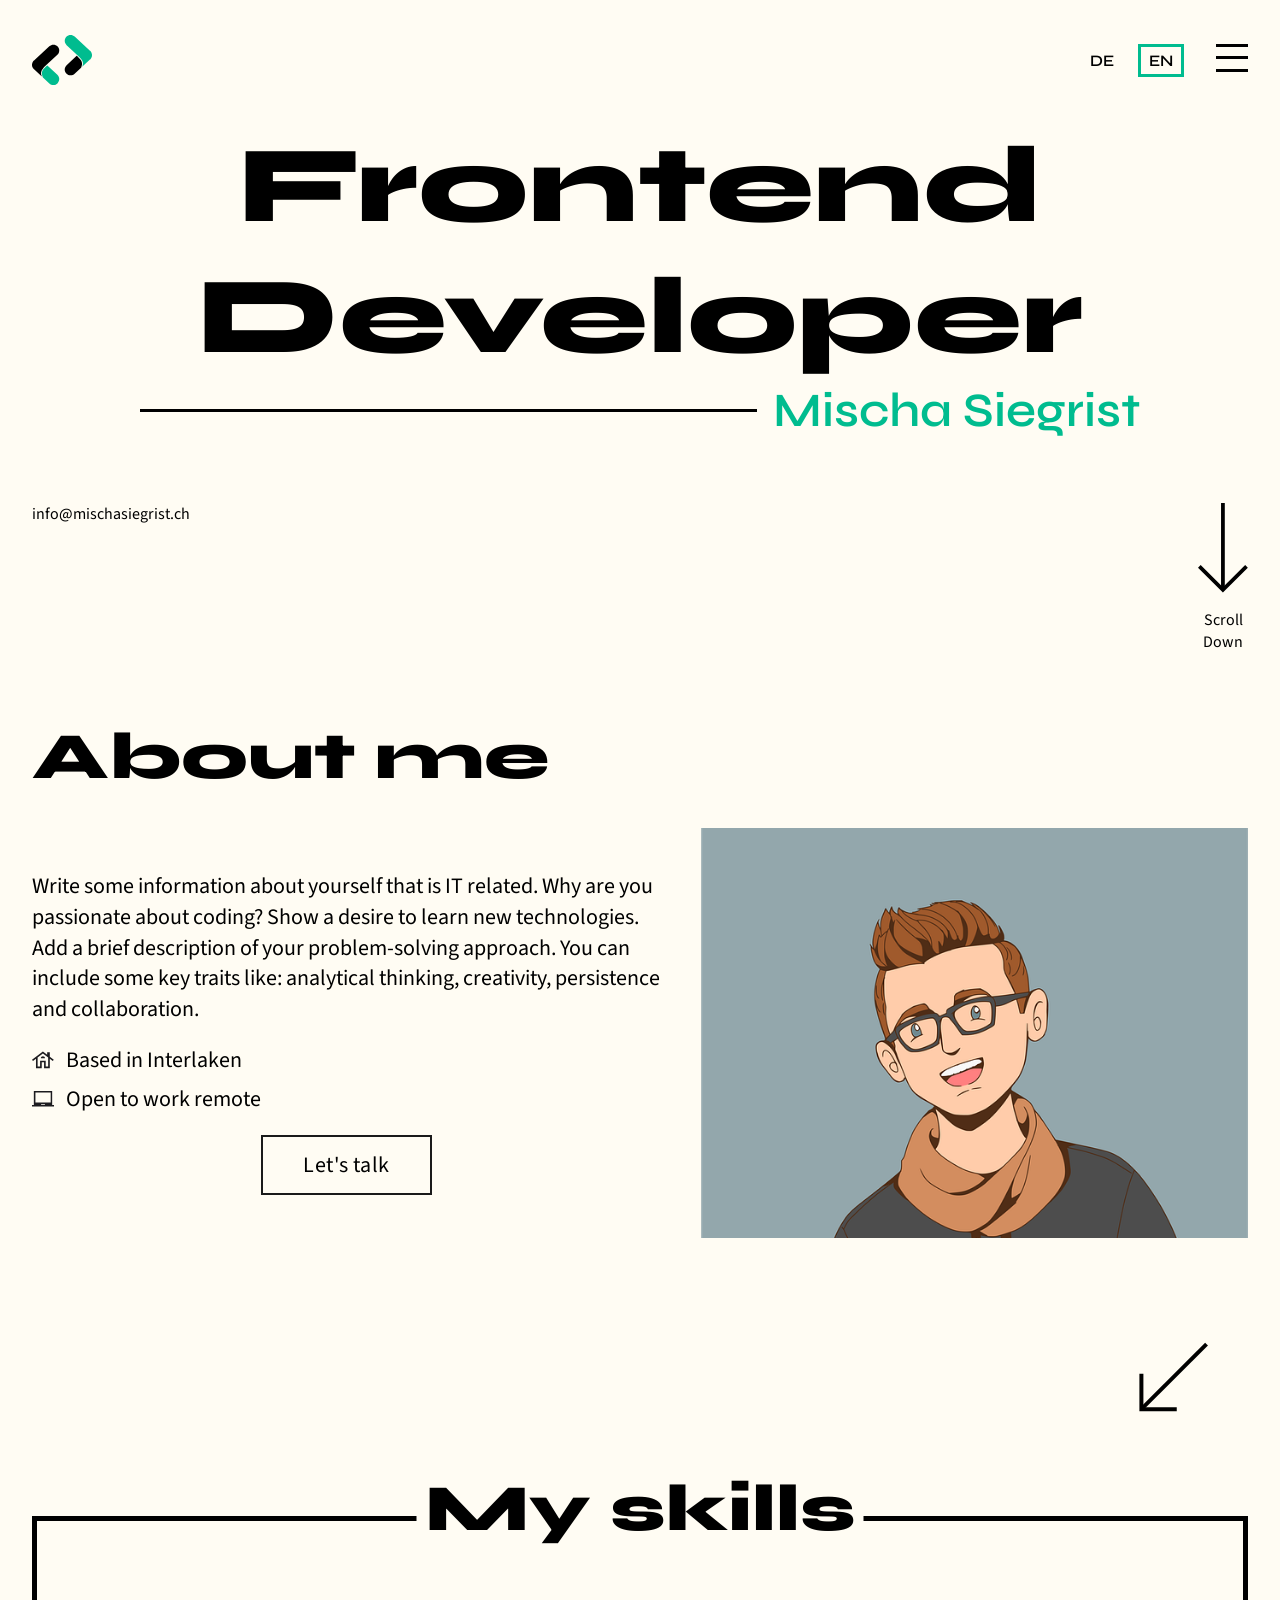
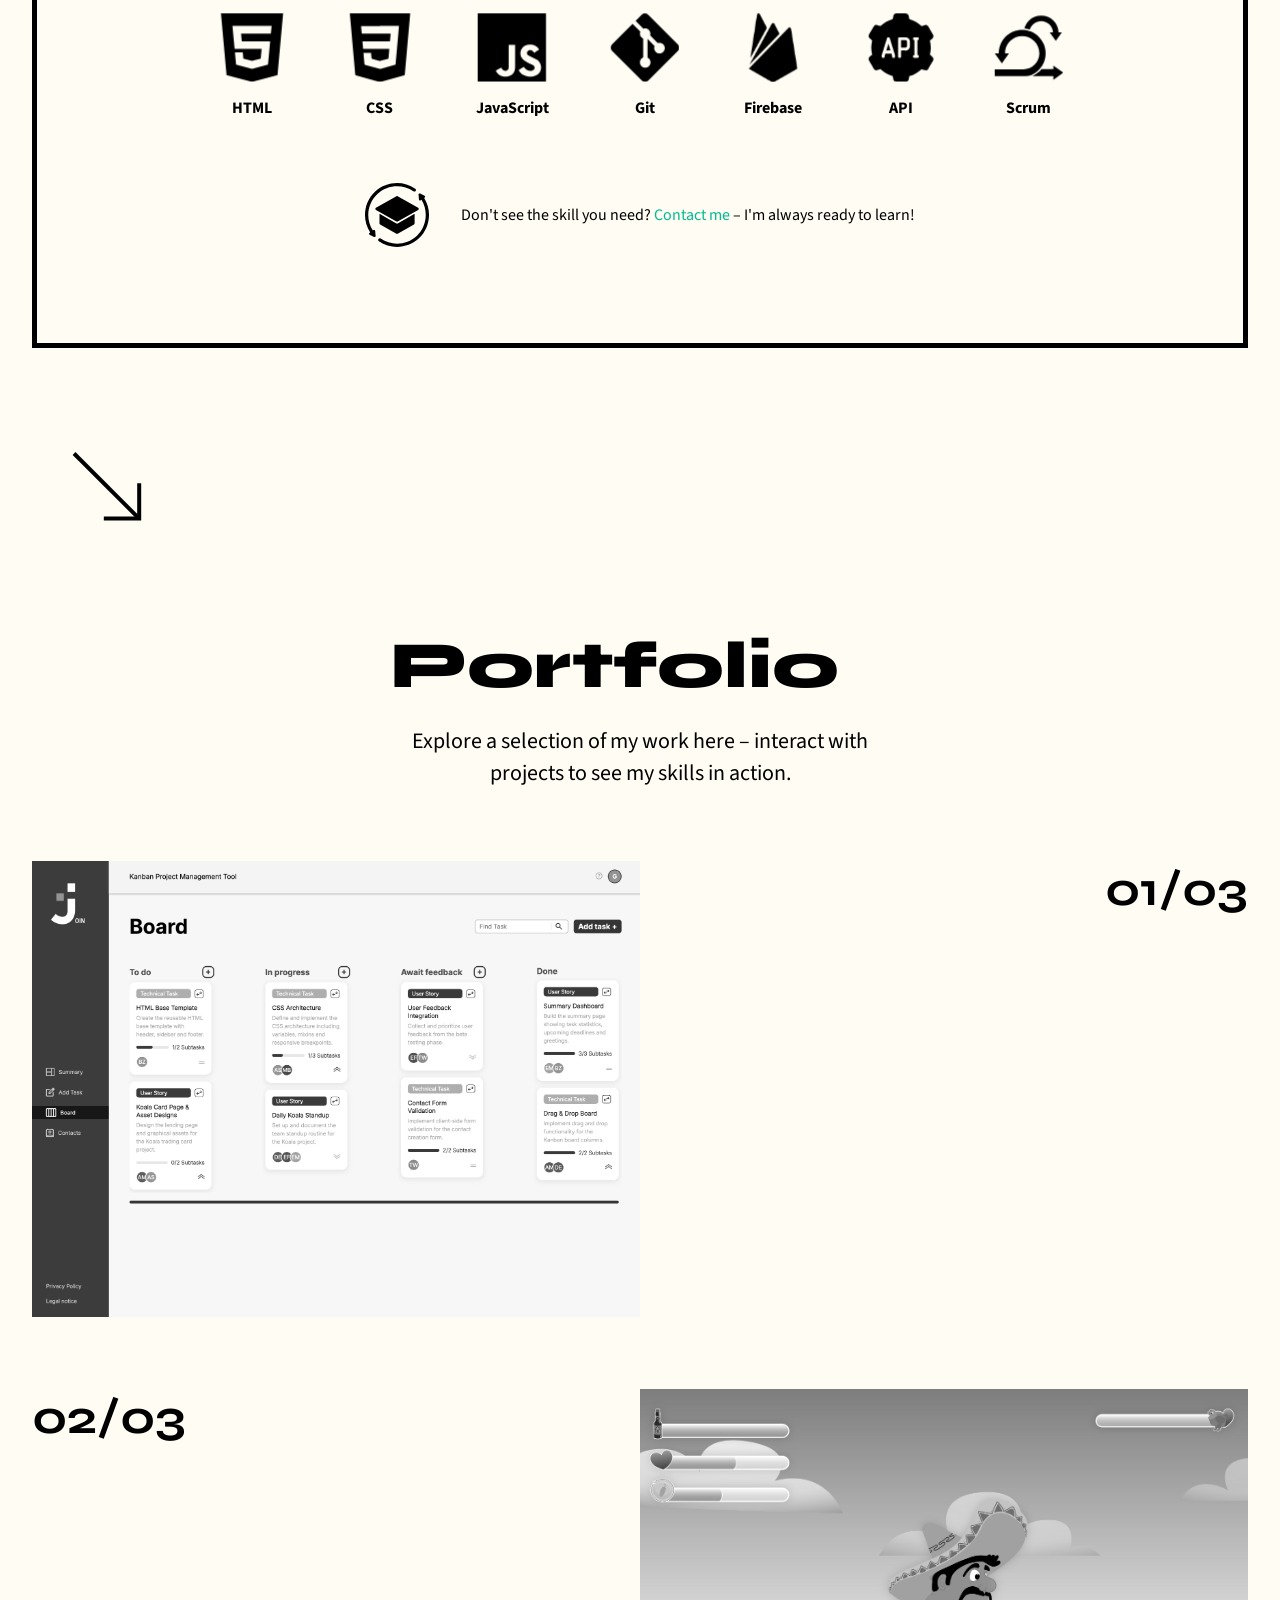
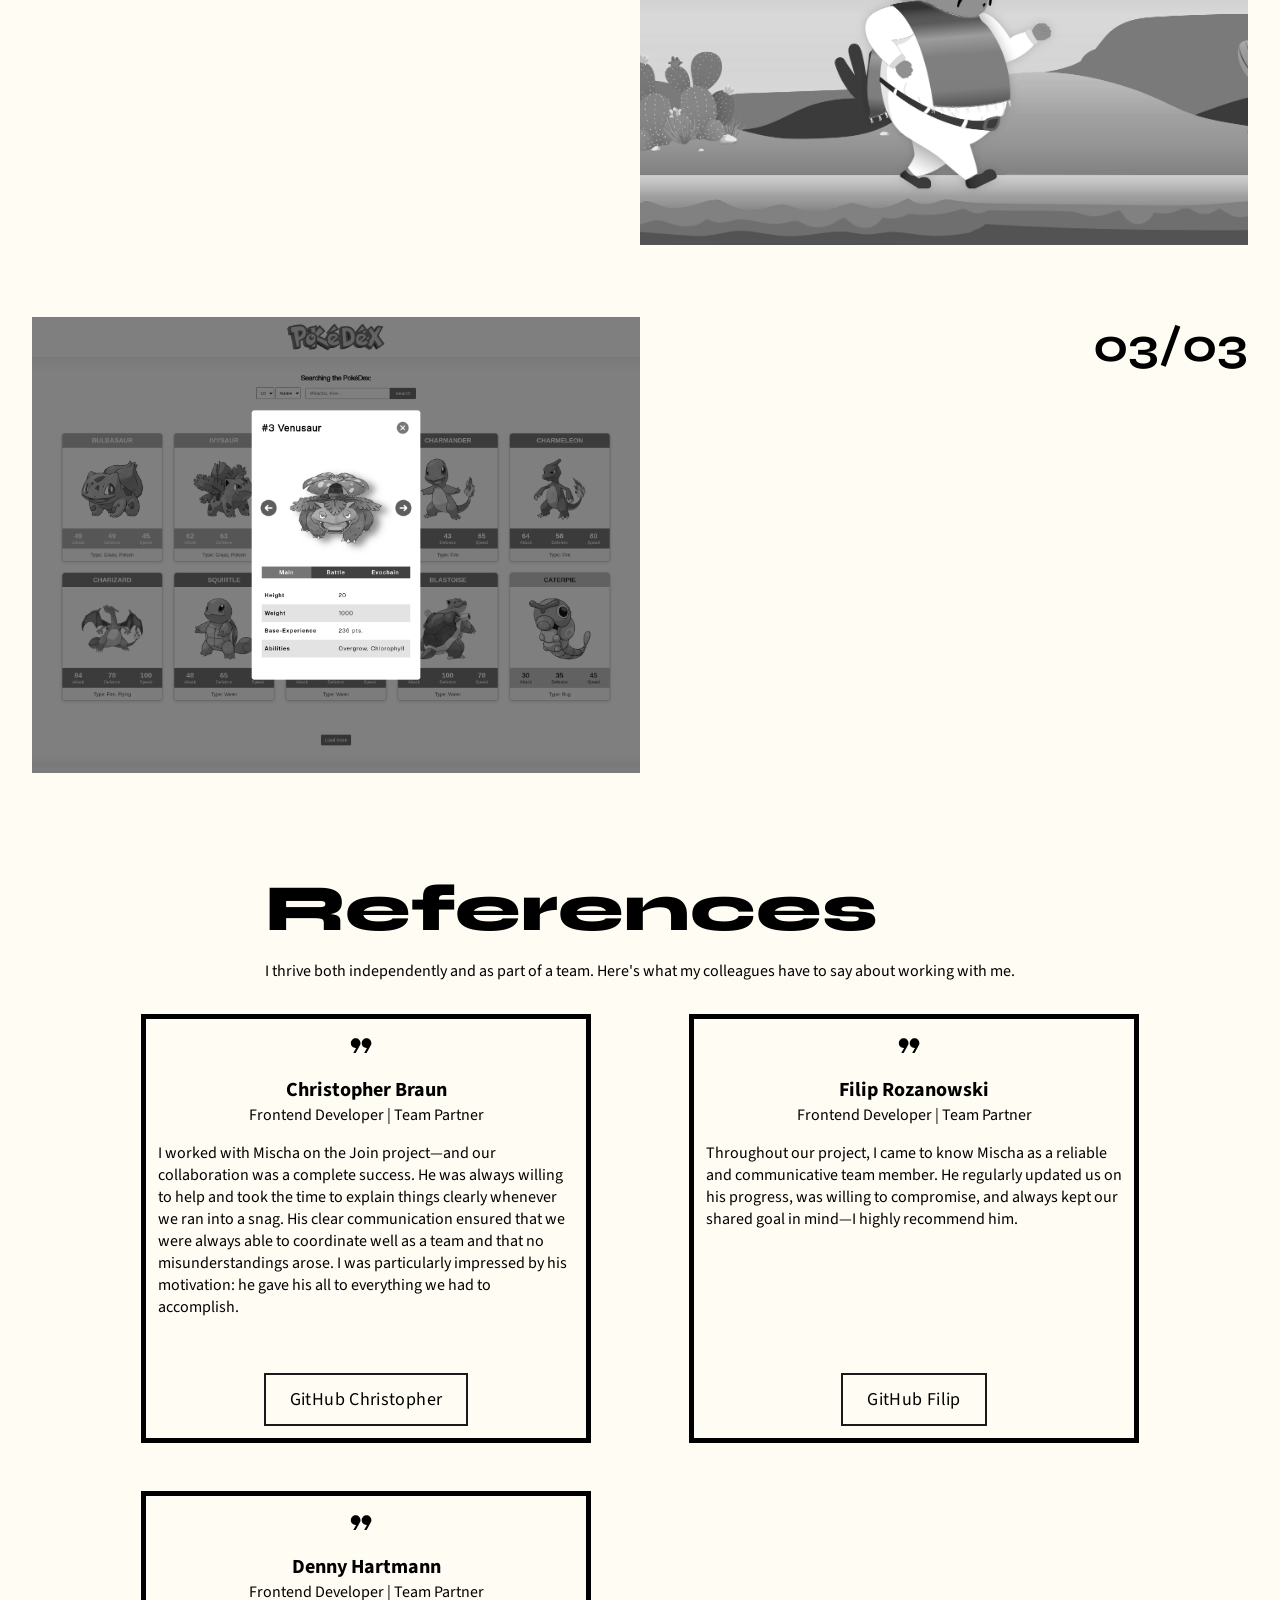
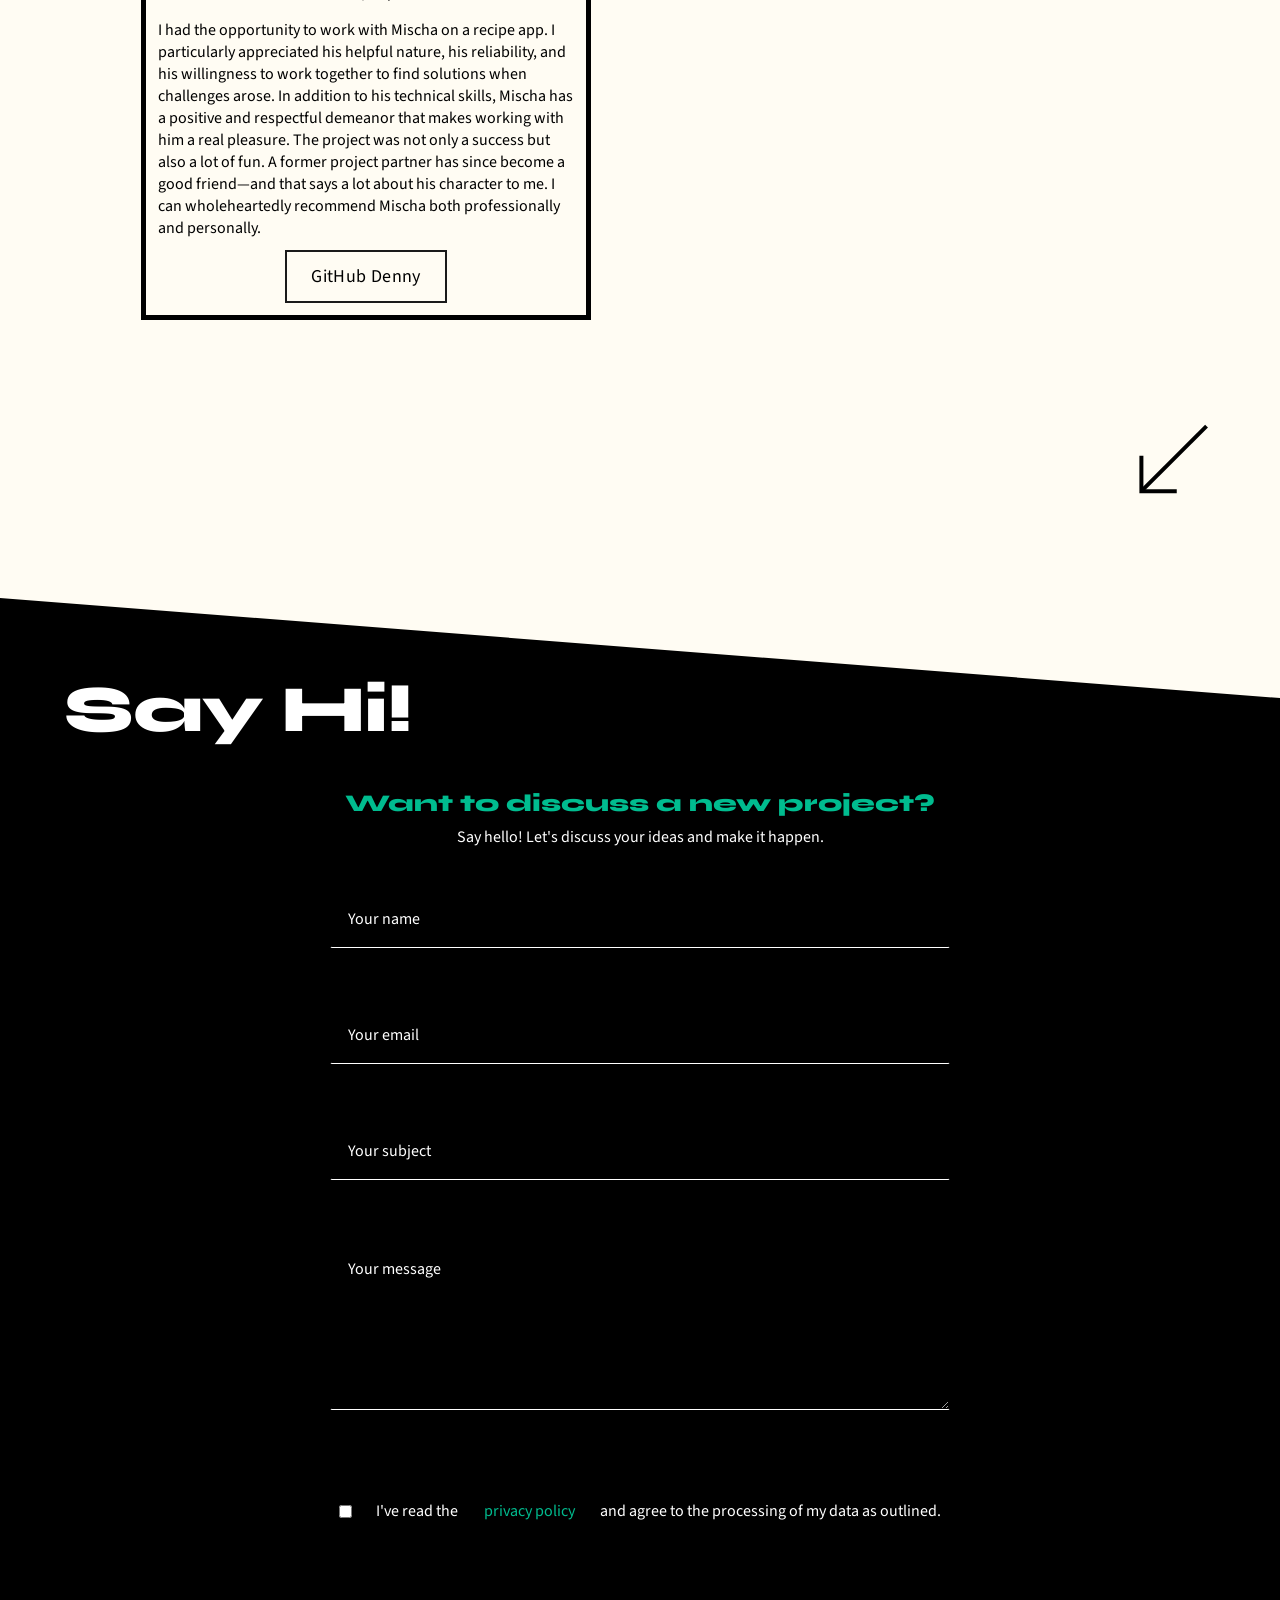
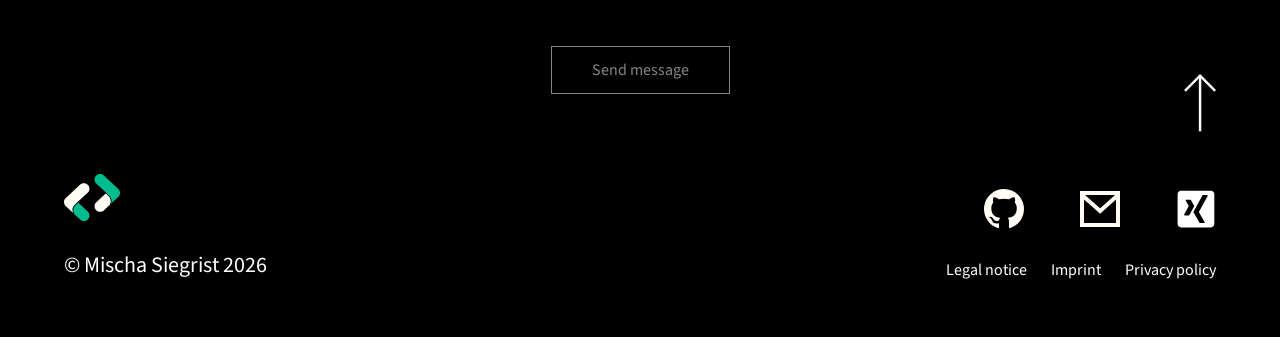
==== index.html @ 028278ac "added animation to footer arrow for go top, fixed the animation for arrows pointing to other section" ====
<!DOCTYPE html>
<html lang="en" data-i18n-title="meta.title">
    <head>
        <meta charset="UTF-8">
        <script src="./js/early-lang.js"></script>
        <meta name="viewport" content="width=device-width, initial-scale=1.0">
        <title>Portfolio | First Name </title>
        <link rel="stylesheet" href="./main.css">
        <link rel="shortcut icon" href="./assets/icons/favicon.png" type="image/x-icon">
    </head>
    <body onload="init()">

        <header>
            <nav>
                <div id="nav-left">
                    <div id="nav-logo-container">
                        <img id="nav-logo" src="./assets/img/logo.svg" alt="Logo" data-i18n-attr="alt:meta.logoAlt">
                    </div>
                </div>
                <div id="nav-right">
                    <div id="lang-switch">
                        <span onclick="switchLanguage('de')" class="lang-switch-option">DE</span>
                        <span onclick="switchLanguage('en')" class="lang-switch-option selected">EN</span>
                    </div>
                    <div id="nav-toggle" onclick="openNavbar()">
                        <span class="nav-toggle-bar" id="bar1"></span>
                        <span class="nav-toggle-bar" id="bar2"></span>
                        <span class="nav-toggle-bar" id="bar3"></span>
                    </div>
                </div>
            </nav>
        </header>

        <div id="nav-overlay" aria-hidden="true">
            <nav id="nav-overlay-menu">
                <a href="#about" class="nav-overlay-link" data-i18n="about.title">About me</a>
                <a href="#skills" class="nav-overlay-link" data-i18n="skills.title">My skills</a>
                <a href="#portfolio" class="nav-overlay-link" data-i18n="portfolio.title">Portfolio</a>
            </nav>
            <div id="nav-overlay-footer">
                <div id="nav-overlay-footer-left">
                    <h2 id="nav-overlay-title" data-i18n="contact.footerTitle">Say Hi!</h2>
                    <a id="nav-overlay-email" href="mailto:info@mischasiegrist.ch">info@mischasiegrist.ch</a>
                </div>
                <div id="nav-overlay-socials">
                    <a href="https://github.com/BlackPhantomDev"><img src="./assets/icons/github.svg" alt="GitHub Icon" data-i18n-attr="alt:footer.githubAlt"></a>
                    <a href="mailto:info@mischasiegrist.ch"><img src="./assets/icons/mail.svg" alt="Mail Icon" data-i18n-attr="alt:footer.mailAlt"></a>
                    <a href="https://www.xing.com/profile/"><img src="./assets/icons/xing.svg" alt="Xing Icon" data-i18n-attr="alt:footer.xingAlt"></a>
                </div>
            </div>
        </div>

        <main id="hero">
            <h1 data-i18n-html="hero.titleHtml">Frontend<br>Developer</h1>
            <div id="hero-subtitle-with-spacer">
                <span id="hero-spacer"></span>
                <h3 id="hero-subtitle" class="highlighted-text" data-i18n="hero.subtitle">First Name</h3>
            </div>

            <div id="hero-empty-space">
                <a class="vertical-text" href="mailto:info@mischasiegrist.ch">info@mischasiegrist.ch</a>

                <div id="scroll-down">
                    <span id="scroll-arrow-window">
                        <svg id="scroll-arrow" width="50" viewBox="0 0 53 95" fill="none"
                            xmlns="http://www.w3.org/2000/svg" role="img"
                            aria-label="Scroll Down" data-i18n-attr="aria-label:hero.scrollArrowAlt">
                            <path d="M26.4142 0V92.1053" stroke="black" stroke-width="4"/>
                            <path d="M1.41421 67.1052L26.4142 92.1052L51.4142 67.1052" stroke="black" stroke-width="4"/>
                        </svg>
                    </span>

                    <span data-i18n-html="hero.scrollDownHtml">Scroll<br>Down</span>
                </div>
            </div>
        </main>

        <section id="about">
            <h2 data-i18n="about.title">About me</h2>
            <div id="about-wrapper">
                <div id="about-left">
                    <p data-i18n-html="about.description">Write some information about yourself that is IT related. Why are you passionate about coding? Show a desire to learn new technologies.<br>Add a brief description of your problem-solving approach. You can include some key traits like: analytical thinking, creativity, persistence and collaboration.</p>
                    <div id="about-details">
                        <p>
                            <img src="./assets/icons/house.svg" alt="House icon" data-i18n-attr="alt:about.houseIconAlt">
                            <span data-i18n="about.location">Based in Interlaken</span>
                        </p>
                        <p>
                            <img src="./assets/icons/laptop.svg" alt="Laptop icon" data-i18n-attr="alt:about.laptopIconAlt">
                            <span data-i18n="about.remote">Open to work Remote</span>
                        </p>
                    </div>
                    <div id="about-contact-btn">
                        <button class="primary-btn" ><a href="#contact" data-i18n="about.cta">Let's talk</a></button>
                    </div>
                </div>
                <div id="about-right">
                    <img src="./assets/img/portrait.png" alt="Portrait" data-i18n-attr="alt:about.portraitAlt">
                </div>
            </div>
        </section>

        <div id="to-skills" class="arrow-to-next-section">
            <button class="go-to-next-section">
                <svg width="53" height="95" viewBox="0 0 53 95" fill="none" xmlns="http://www.w3.org/2000/svg" role="img" aria-label="Zu den Skills">
                    <path class="gtns-head" d="M1.41421 67.1052L26.4142 92.1052L51.4142 67.1052" stroke="black" stroke-width="4"/>
                    <path class="gtns-shaft" d="M26.4142 0V92.1053" stroke="black" stroke-width="4"/>
                </svg>
            </button>
        </div>

        <section id="skills">
            <div id="skills-wrapper">
                <h2 id="skills-wrapper-title" data-i18n="skills.title">My skills</h2>
                <div id="skill-grid">
                    <div id="skill-grid">
                        <div class="skill">
                            <div class="skill-icon-scene">
                                <div class="skill-icon-mask">
                                    <div class="skill-icon-rotator">
                                        <img src="./assets/icons/html.svg" alt="HTML Logo icon" />
                                    </div>
                                </div>
                            </div>
                            <span>HTML</span>
                        </div>
                        <div class="skill">
                            <div class="skill-icon-scene">
                                <div class="skill-icon-mask">
                                    <div class="skill-icon-rotator">
                                        <img src="./assets/icons/css.svg" alt="CSS Logo icon" />
                                    </div>
                                </div>
                            </div>
                            <span>CSS</span>
                        </div>
                        <div class="skill">
                            <div class="skill-icon-scene">
                                <div class="skill-icon-mask">
                                    <div class="skill-icon-rotator">
                                        <img src="./assets/icons/javascript.svg" alt="JavaScript Logo icon" />
                                    </div>
                                </div>
                            </div>
                            <span>JavaScript</span>
                        </div>
                        <div class="skill">
                            <div class="skill-icon-scene">
                                <div class="skill-icon-mask">
                                    <div class="skill-icon-rotator">
                                        <img src="./assets/icons/git.svg" alt="Git Logo icon" />
                                    </div>
                                </div>
                            </div>
                            <span>Git</span>
                        </div>
                        <div class="skill">
                            <div class="skill-icon-scene">
                                <div class="skill-icon-mask">
                                    <div class="skill-icon-rotator">
                                        <img src="./assets/icons/firebase.png" alt="Firebase Logo icon" />
                                    </div>
                                </div>
                            </div>
                            <span>Firebase</span>
                        </div>
                        <div class="skill">
                            <div class="skill-icon-scene">
                                <div class="skill-icon-mask">
                                    <div class="skill-icon-rotator">
                                        <img src="./assets/icons/rest-api.svg" alt="API icon" />
                                    </div>
                                </div>
                            </div>
                            <span>API</span>
                        </div>
                        <div class="skill">
                            <div class="skill-icon-scene">
                                <div class="skill-icon-mask">
                                    <div class="skill-icon-rotator">
                                        <img src="./assets/icons/scrum.svg" alt="Scrum icon" />
                                    </div>
                                </div>
                            </div>
                            <span>Scrum</span>
                        </div>
                    </div>
                <div id="skill-open-to-learn">
                    <div class="skill-icon-scene">
                        <div class="skill-icon-mask">
                            <div class="skill-icon-rotator">
                                <img src="./assets/icons/open-to-learn.svg" alt="Open to learn icon" data-i18n-attr="alt:skills.openToLearnIconAlt">
                            </div>
                        </div>
                    </div>
                    <p data-i18n-html="skills.openToLearnHtml">Don't see the skill you need? <a class="highlighted-text" href="#contact">Contact me</a> I'm always ready to learn!</p>
                </div>
            </div>
        </section>

        <div id="to-portfolio" class="arrow-to-next-section">
            <button class="go-to-next-section">
                <svg width="53" height="95" viewBox="0 0 53 95" fill="none" xmlns="http://www.w3.org/2000/svg" role="img" aria-label="Zum Portfolio">
                    <path class="gtns-head" d="M1.41421 67.1052L26.4142 92.1052L51.4142 67.1052" stroke="black" stroke-width="4"/>
                    <path class="gtns-shaft" d="M26.4142 0V92.1053" stroke="black" stroke-width="4"/>
                </svg>
            </button>
        </div>

        <section id="portfolio">
            <div id="portfolio-wrapper">
                <div id="portfolio-header">
                    <h2 data-i18n="portfolio.title">Portfolio</h2>
                    <p id="portfolio-description" data-i18n="portfolio.description">Explore a selection of my work here - Interact with projects to see my skills in action.</p>
                </div>
                <div class="portfolio-project project-left-to-right">
                    <div class="portfolio-project-image">
                        <img class="portfolio-project-preview" src="./assets/img/join-preview.png" alt="Project Preview Picture" data-i18n-attr="alt:portfolio.previewAlt">
                        <img class="portfolio-project-arrow" src="./assets/icons/portfolio-arrow.svg" alt="Arrow" data-i18n-attr="alt:portfolio.arrow">
                    </div>
                    <div class="portfolio-project-desc">
                        <div class="portfolio-project-desc-header">
                            <span class="portfolio-project-counter">01/03</span>
                        </div>
                        <div class="portfolio-project-desc-body">
                            <h3>Join</h3>
                            <span class="used-tools-in-project highlighted-text">
                                HTML | CSS | JavaScript | Firebase
                            </span>
                            <p data-i18n="portfolio.portfolioProjects.join.description">Task manager inspired by the Kanban System. Create and organize tasks using drag and drop functions, assign users and categories.</p>
                            <button class="primary-btn"><a href="https://github.com/BlackPhantomDev/join">GitHub Repo</a></button>
                            <button class="primary-btn"><a href="https://join.mischasiegrist.ch">Live Demo</a></button>
                        </div>
                    </div>
                </div>
                <div class="portfolio-project project-right-to-left">
                    <div class="portfolio-project-desc">
                        <div class="portfolio-project-desc-header">
                            <span class="portfolio-project-counter">02/03</span>
                        </div>
                        <div class="portfolio-project-desc-body">
                            <h3>El Pollo Loco</h3>
                            <span class="used-tools-in-project highlighted-text">
                                HTML | CSS | JavaScript
                            </span>
                            <p data-i18n="portfolio.portfolioProjects.elPolloLoco.description">Jump and run game based on object-oriented JavaScript programming. Help Pepe collect coins and tabasco bottles to fight off the crazy chickens. Fully playable in the browser – no game engine required.</p>
                            <button class="primary-btn"><a href="https://github.com/BlackPhantomDev/el-pollo-loco">GitHub Repo</a></button>
                            <button class="primary-btn"><a href="https://el-pollo-loco.mischasiegrist.ch">Live Demo</a></button>
                        </div>
                    </div>
                    <div class="portfolio-project-image">
                        <img class="portfolio-project-preview" src="./assets/img/epl-preview.png" alt="Project Preview Picture" data-i18n-attr="alt:portfolio.previewAlt">
                        <img class="portfolio-project-arrow" src="./assets/icons/portfolio-arrow.svg" alt="Arrow" data-i18n-attr="alt:portfolio.arrow">
                    </div>
                </div>
                <div class="portfolio-project project-left-to-right">
                    <div class="portfolio-project-image">
                        <img class="portfolio-project-preview" src="./assets/img/pokedex-preview.png" alt="Project Preview Picture" data-i18n-attr="alt:portfolio.previewAlt">
                        <img class="portfolio-project-arrow" src="./assets/icons/portfolio-arrow.svg" alt="Arrow" data-i18n-attr="alt:portfolio.arrow">
                    </div>
                    <div class="portfolio-project-desc">
                        <div class="portfolio-project-desc-header">
                            <span class="portfolio-project-counter">03/03</span>
                        </div>
                        <div class="portfolio-project-desc-body">
                            <h3>PokéDex</h3>
                            <span class="used-tools-in-project highlighted-text">
                                HTML | CSS | JavaScript | API
                            </span>
                            <p data-i18n="portfolio.portfolioProjects.pokedex.description">Based on the PokéAPI a simple library that provides and catalogues pokemon information.</p>
                            <button class="primary-btn"><a href="https://github.com/BlackPhantomDev/pokedex">GitHub Repo</a></button>
                            <button class="primary-btn"><a href="https://pokedex.mischasiegrist.ch">Live Demo</a></button>
                        </div>
                    </div>
                </div>
            </div>
        </section>

        <section id="references">
            <div id="references-header">
                <h2 data-i18n="references.title">Refrences</h2>
                <p data-i18n="references.description">I thrive both independently and as part of a team. Here's what my colleagues have to say about working with me.</p>
            </div>
            <div id="references-grid">
                <div class="reference">
                    <div class="reference-icon"></div>
                    <div class="reference-name">
                        <h4>Christopher Braun</h4>
                        <span data-i18n="references.person1Role">Frontend Developer</span>
                    </div>
                    <div class="reference-desc">
                        <p data-i18n="references.christopher">I worked with Mischa on the Join project—and our collaboration was a complete success. He was always willing to help and took the time to explain things clearly whenever we ran into a snag. His clear communication ensured that we were always able to coordinate well as a team and that no misunderstandings arose. I was particularly impressed by his motivation: he gave his all to everything we had to accomplish.</p>
                        <button class="primary-btn reference-github"><a href="https://github.com/ChristopherBraun196" >GitHub Christopher</a></button>
                    </div>
                </div>
                <div class="reference">
                    <div class="reference-icon"></div>
                    <div class="reference-name">
                        <h4>Filip Rozanowski</h4>
                        <span data-i18n="references.person2Role">Team Partner</span>
                    </div>
                    <div class="reference-desc">
                        <p data-i18n="references.filip">Throughout our project, I came to know Mischa as a reliable and communicative team member. He regularly updated us on his progress, was willing to compromise, and always kept our shared goal in mind—I highly recommend him.</p>
                        <button class="primary-btn reference-github"><a href="https://github.com/FilipRozanowski">GitHub Filip</a></button> 
                    </div>
                </div>
                <div class="reference">
                    <div class="reference-icon"></div>
                    <div class="reference-name">
                        <h4>Denny Hartmann</h4>
                        <span data-i18n="references.person3Role">Fullstack Developer</span>
                    </div>
                    <div class="reference-desc">
                        <p data-i18n="references.denny">I had the opportunity to work with Mischa on a recipe app. I particularly appreciated his helpful nature, his reliability, and his willingness to work together to find solutions when challenges arose. In addition to his technical skills, Mischa has a positive and respectful demeanor that makes working with him a real pleasure. The project was not only a success but also a lot of fun. A former project partner has since become a good friend—and that says a lot about his character to me. I can wholeheartedly recommend Mischa both professionally and personally.</p>
                        <button class="primary-btn reference-github"><a href="https://github.com/strAnge515">GitHub Denny</a></button> 
                    </div>
                </div>
            </div>
        </section>

        <div id="to-contact" class="arrow-to-next-section">
            <button class="go-to-next-section">
                <svg width="53" height="95" viewBox="0 0 53 95" fill="none" xmlns="http://www.w3.org/2000/svg" role="img" aria-label="Zu den Skills">
                    <path class="gtns-head" d="M1.41421 67.1052L26.4142 92.1052L51.4142 67.1052" stroke="black" stroke-width="4"/>
                    <path class="gtns-shaft" d="M26.4142 0V92.1053" stroke="black" stroke-width="4"/>
                </svg>
            </button>
        </div>

        <footer id="contact">
            <div id="inner-footer-wrapper">
                <h2 id="footer-title" data-i18n="contact.footerTitle">Say Hi!</h2>
                <div id="contact-form-wrapper">
                    <form action="https://sd.mischasiegrist.ch/mailer.php" id="contact-form" novalidate onsubmit="return false;">
                        <h3 class="highlighted-text" data-i18n="contact.formHeading">Want to discouss a new project?</h3>
                        <p data-i18n="contact.formIntro">Say hello! Let's discuss your ideas and make it happen</p>

                        <div class="form-field">
                            <input type="text" id="form-name" name="name" maxlength="100" placeholder=" " required>
                            <label for="form-name" data-i18n="contact.nameLabel">Your name</label>
                            <span class="field-icon"></span>
                            <span class="field-error" data-i18n="contact.nameError">Your name is required</span>
                        </div>

                        <div class="form-field">
                            <input type="email" id="form-email" name="email" maxlength="254" placeholder=" " required>
                            <label for="form-email" data-i18n="contact.emailLabel">Your email</label>
                            <span class="field-icon"></span>
                            <span class="field-error" data-i18n="contact.emailError">Please enter a valid email</span>
                        </div>

                        <div class="form-field">
                            <input type="text" id="form-subject" name="subject" maxlength="200" placeholder=" " required>
                            <label for="form-subject" data-i18n="contact.subjectLabel">Your subject</label>
                            <span class="field-icon"></span>
                            <span class="field-error" data-i18n="contact.subjectError">Please enter subject</span>
                        </div>

                        <div class="form-field form-field-textarea">
                            <textarea id="form-text" rows="6" name="message" maxlength="5000" placeholder=" " required></textarea>
                            <label for="form-text" data-i18n="contact.messageLabel">Your message</label>
                            <span class="field-icon"></span>
                            <span class="field-error" data-i18n="contact.messageError">Your message is empty</span>
                        </div>

                        <div id="form-check-section">
                            <input type="checkbox" name="accept" id="accept-privacy-policy" required>
                            <label for="accept-privacy-policy" id="accept-privacy-policy-label" data-i18n-html="contact.privacyLabelHtml">I've read the <a href="privacy.html" id="accept-privacy-link" class="highlighted-text">privacy policy</a> and agree to the processing of my data as outlined.</label>
                        </div>
                        <br><br>
                        <div id="form-captcha">
                            <div class="h-captcha" data-sitekey="ebba1710-83a6-4e3e-b424-677cc038ed60"></div>
                        </div>
                        <br><br>
                        <div id="form-errors">

                        </div>
                        <div id="form-success" hidden data-i18n="contact.success">
                            Thanks for your message! I will reply you as soon as posible.
                        </div>
                        <input type="text" name="website" tabindex="-1" autocomplete="off" style="position:absolute;left:-9999px" aria-hidden="true">

                        <input class="primary-btn disabled" id="submit-form" value="Send message" name="submit" type="submit" data-i18n-attr="value:contact.submit" />
                    </form>
                    <span id="arrow-back-to-top" onclick="window.location.href='#'">
                        <svg width="53" height="95" viewBox="0 0 53 95" fill="none" xmlns="http://www.w3.org/2000/svg">
                            <path class="btt-head" d="M1.41421 67.1052L26.4142 92.1052L51.4142 67.1052" stroke="white" stroke-width="4"/>
                            <path class="btt-shaft" d="M26.4142 0V92.1053" stroke="white" stroke-width="4"/>
                        </svg>
                    </span>
                </div>
                <div id="footer-links">
                    <div id="footer-links-left">
                        <img src="./assets/img/logo-footer.svg" alt="Logo" data-i18n-attr="alt:footer.logoAlt">
                        <p><span data-i18n="footer.copyright">© First Name</span> <span id="footer-year"></span></p>
                    </div>
                    <div id="footer-links-right">
                        <div id="footer-links-right-icons">
                            <a href="https://github.com/BlackPhantomDev"><img src="./assets/icons/github.svg" alt="GitHub Icon" data-i18n-attr="alt:footer.githubAlt"></a>
                            <a href="mailto:info@firstname.com"><img src="./assets/icons/mail.svg" alt="Mail Icon" data-i18n-attr="alt:footer.mailAlt"></a>
                            <a href="https://www.xing.com/profile/"><img src="./assets/icons/xing.svg" alt="Xing Icon" data-i18n-attr="alt:footer.xingAlt"></a>
                        </div>
                        <div id="footer-legal-links">
                            <a href="./legal.html" data-i18n="footer.legal">Legal notice</a>
                            <a href="./imprint.html" data-i18n="footer.imprint">Imprint</a>
                            <a href="./privacy.html" data-i18n="footer.privacy">Privacy policy</a>
                        </div>
                    </div>
                </div>
            </div>

        </footer>
    </body>
    <script src="https://js.hcaptcha.com/1/api.js" async defer></script>
    <script src="./js/i18n.js"></script>
    <script src="./script.js"></script>
</html>
---- main.css ----
@import url('css/fonts.css');
@import url('css/footer.css');
@import url('css/navbar.css');
@import url('css/portfolio.css');
@import url('css/standard.css');
@import url('css/skills.css');
@import url('css/style.css');
@import url('css/responsive.css');
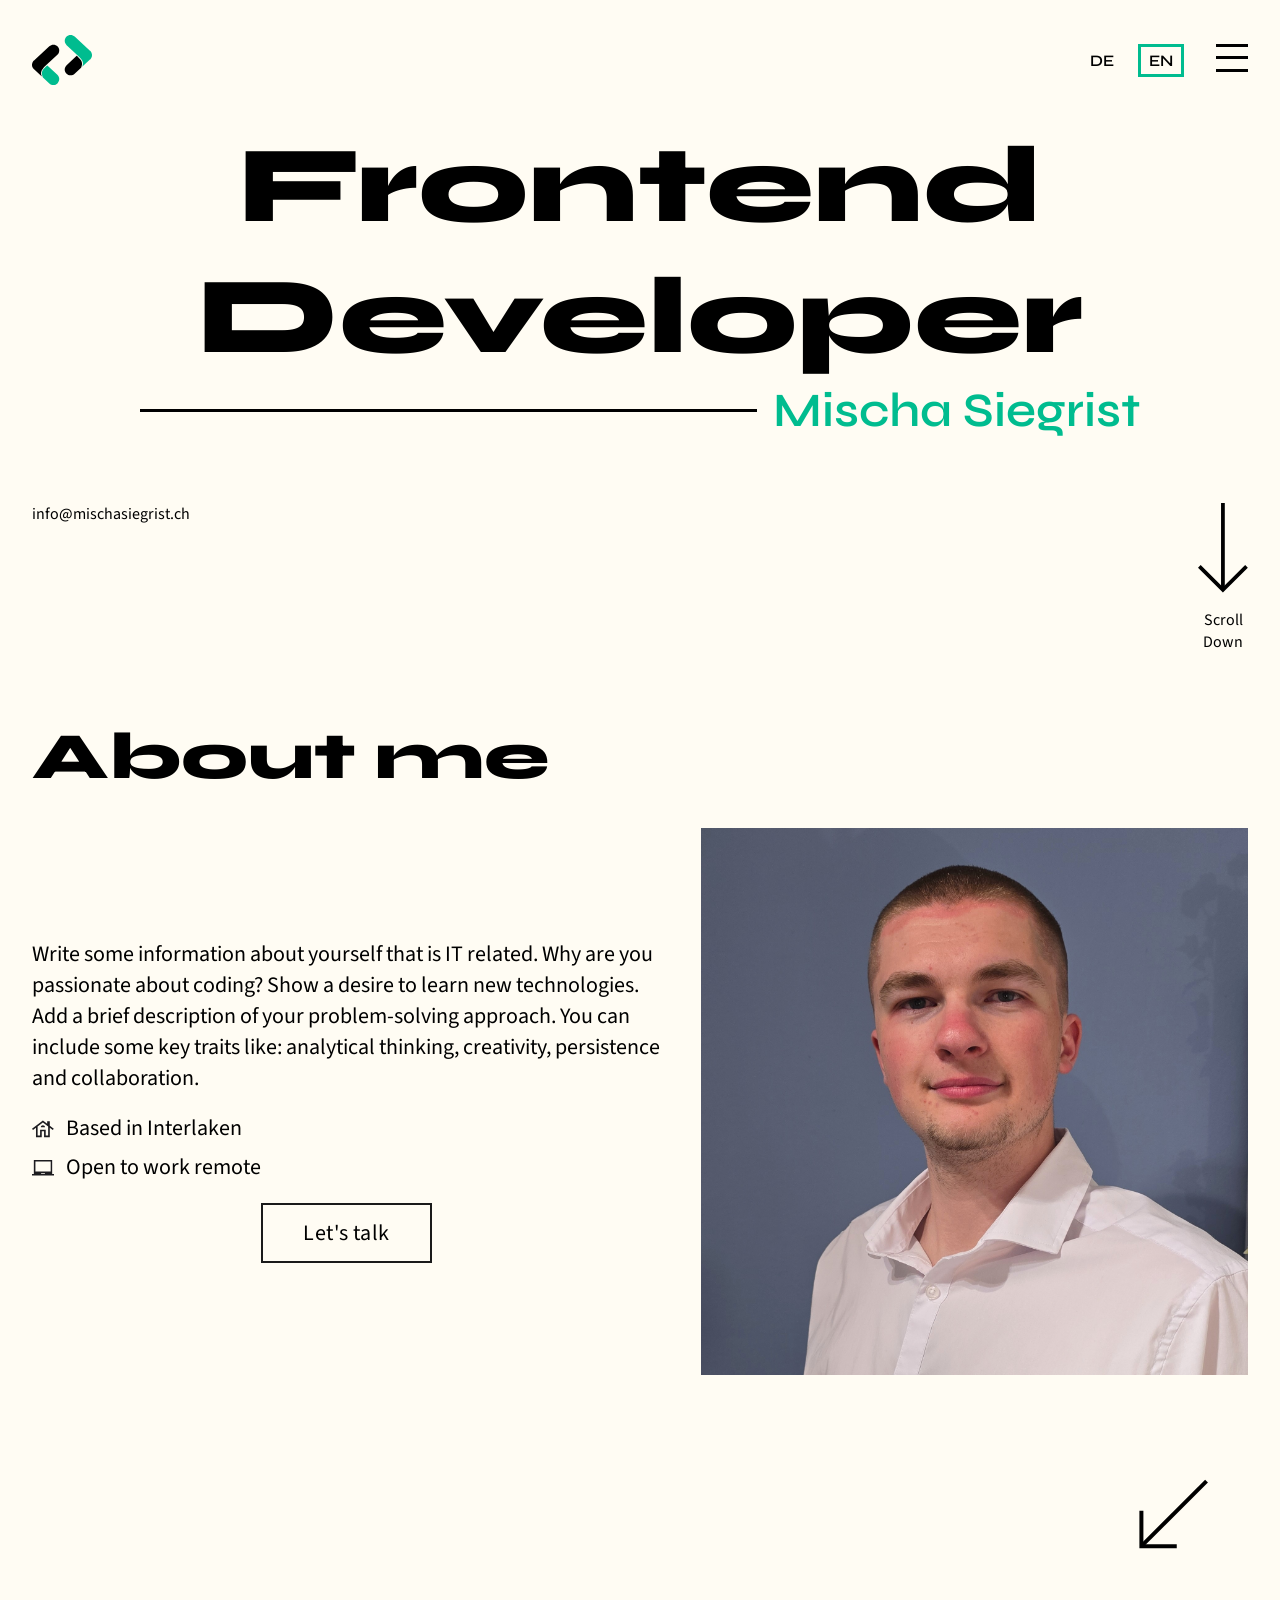
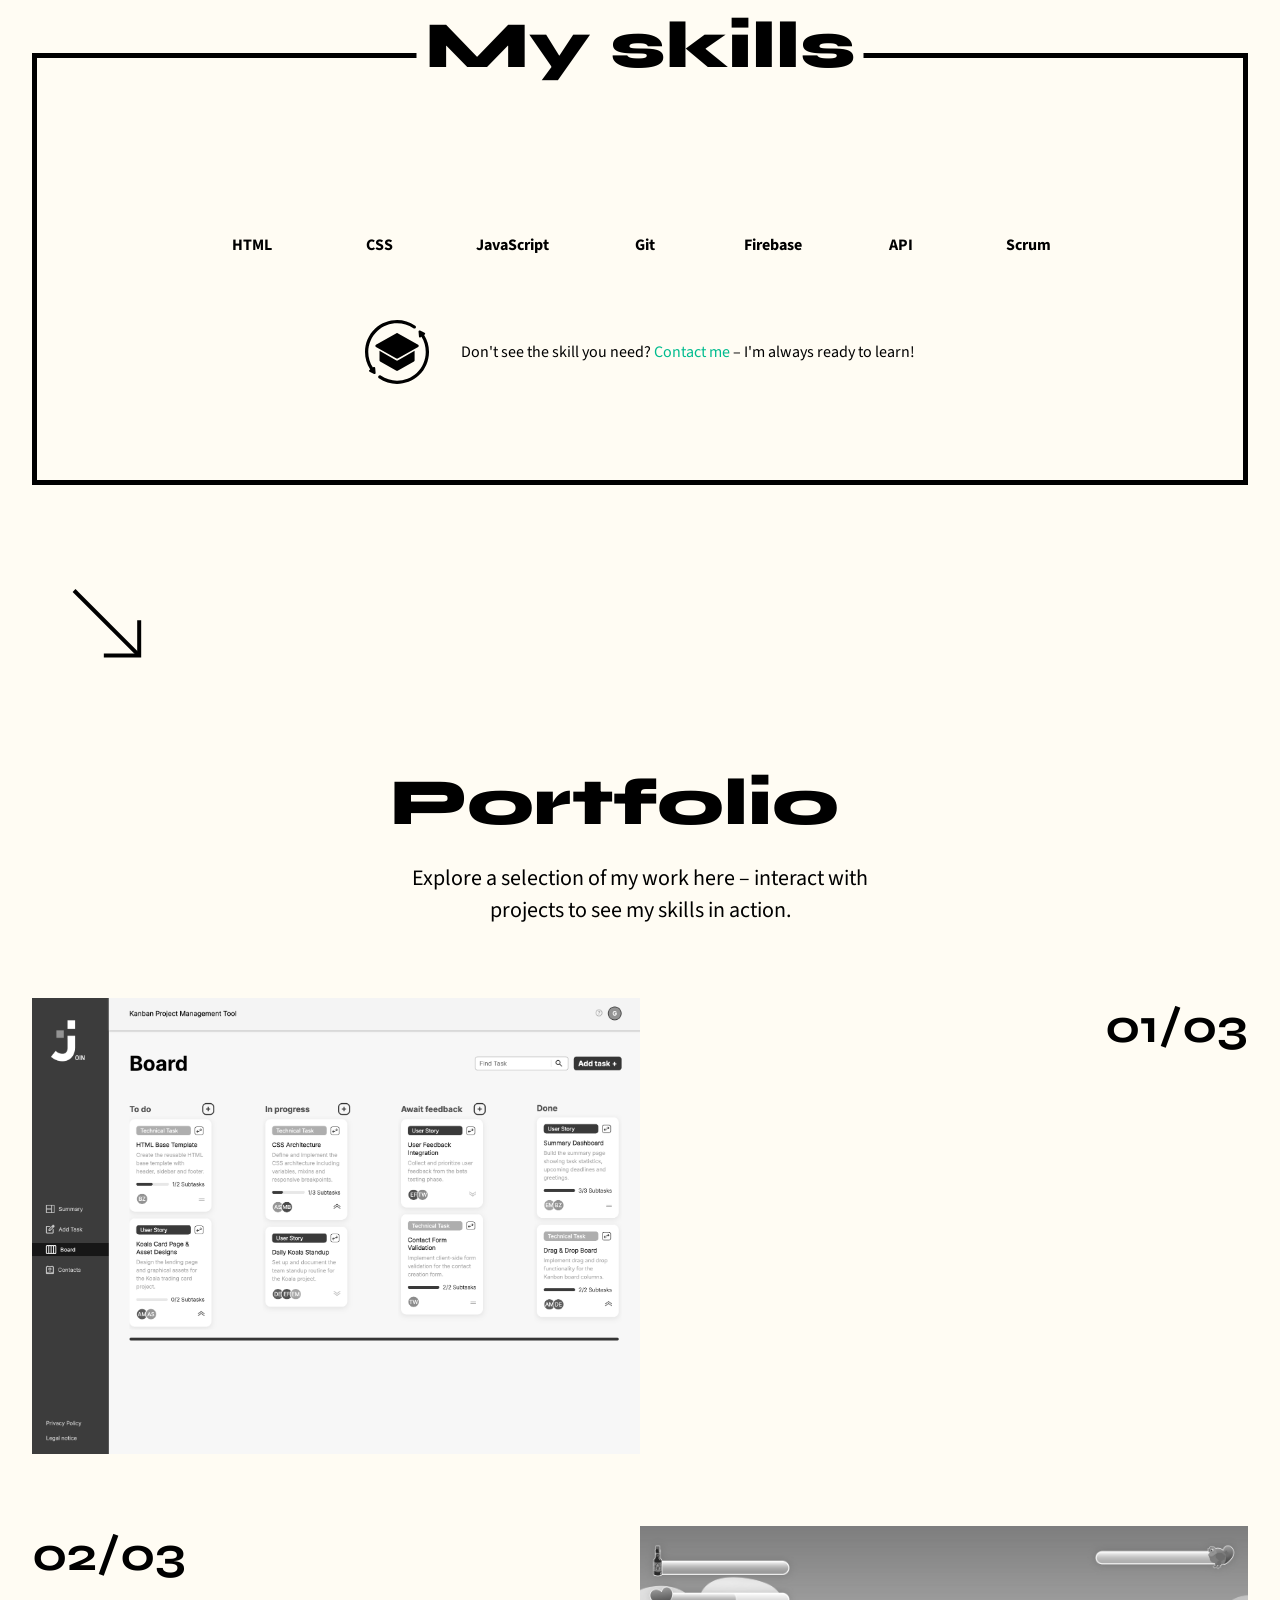
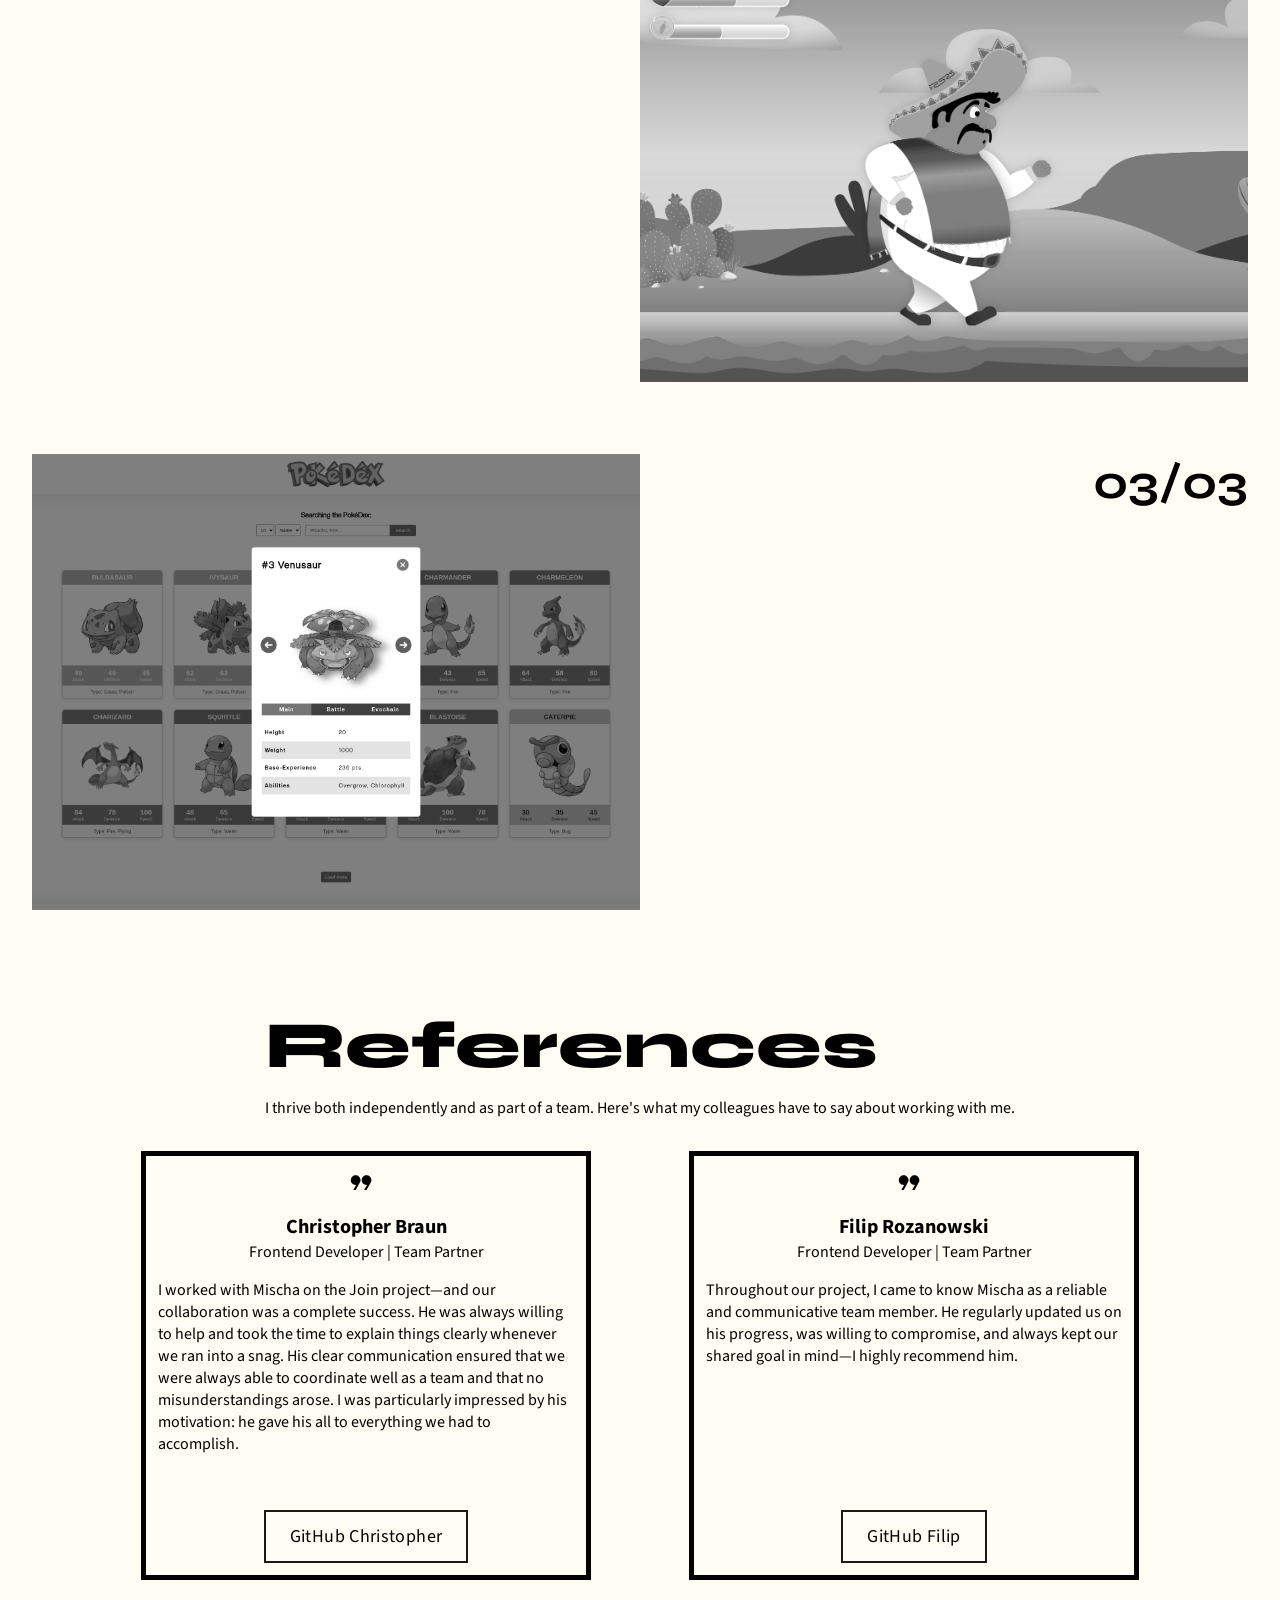
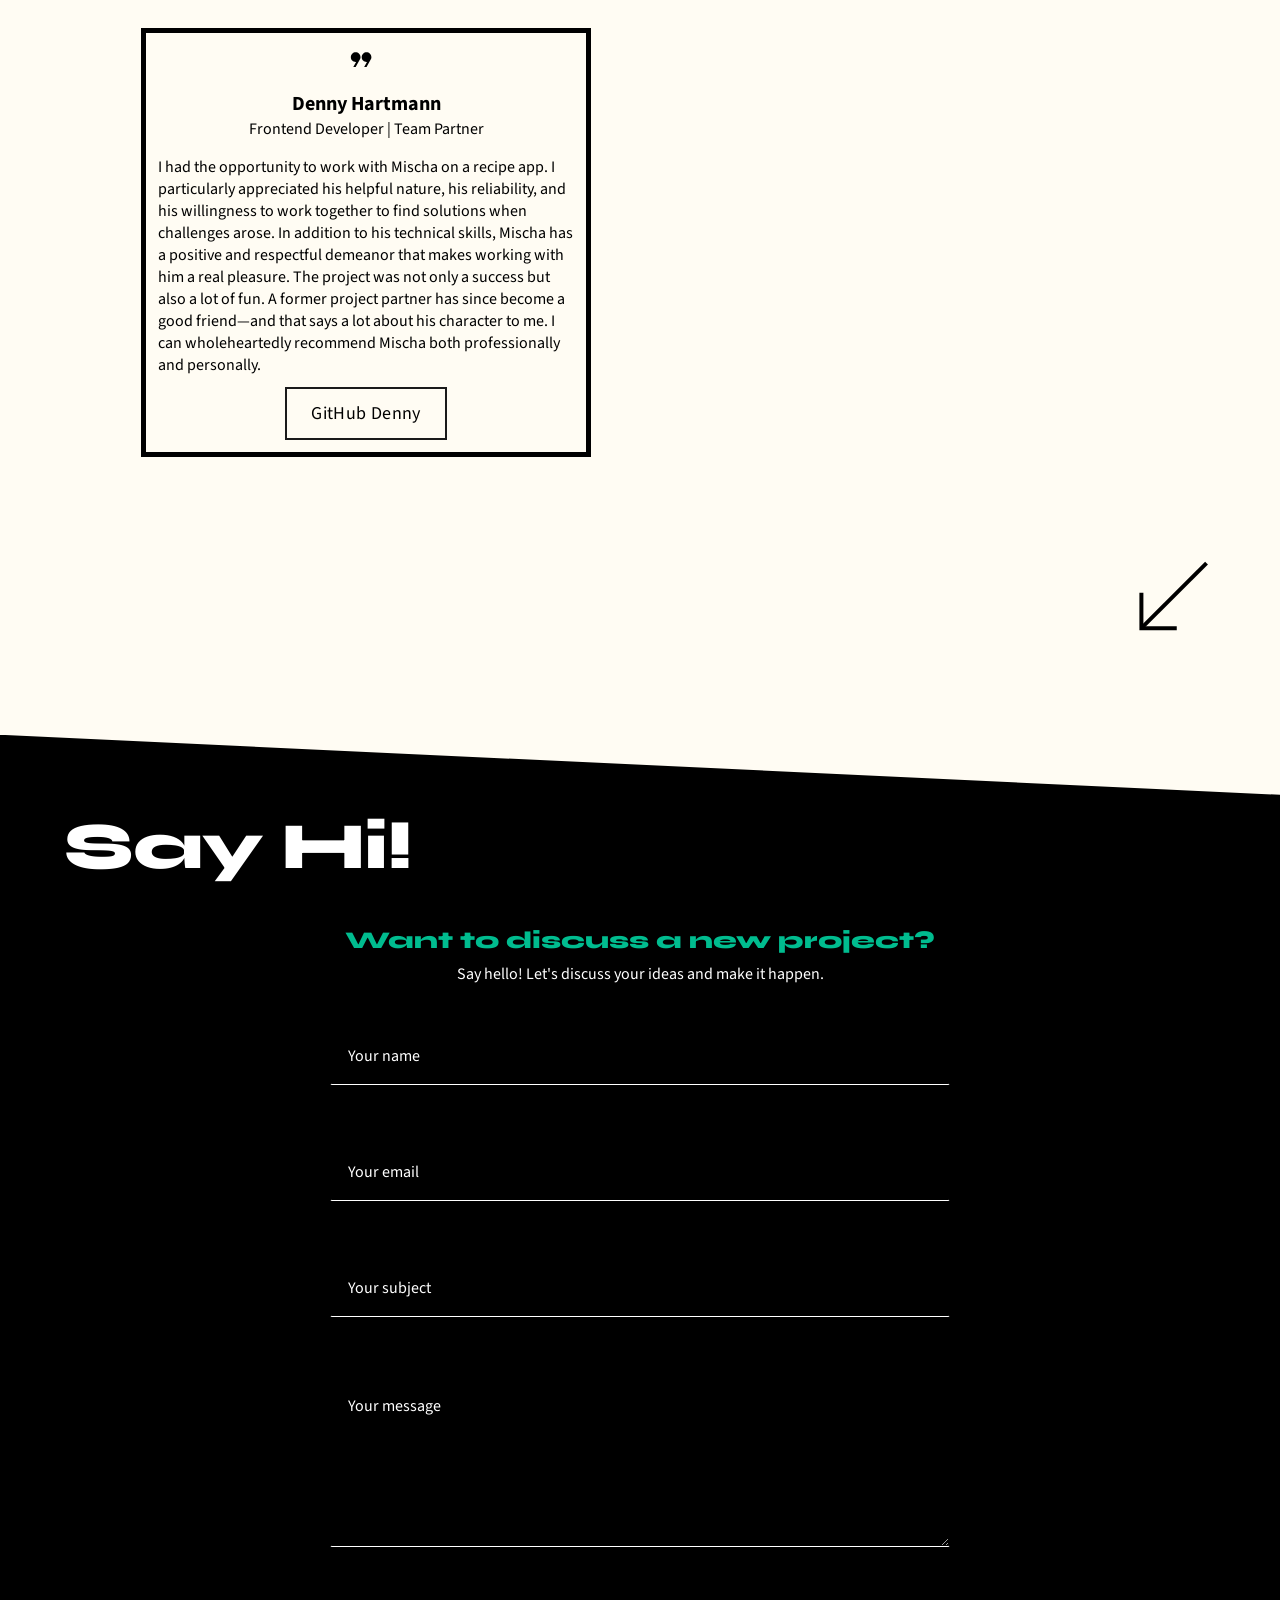
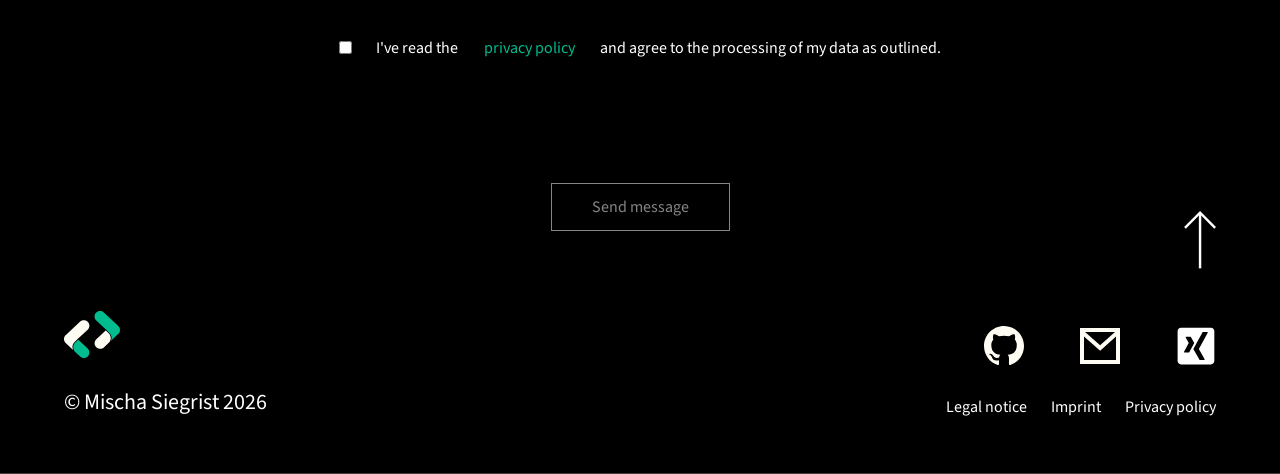
==== commit 5c02c009: "added portrait, some fixes" ====
--- a/index.html
+++ b/index.html
@@ -4,7 +4,7 @@
         <meta charset="UTF-8">
         <script src="./js/early-lang.js"></script>
         <meta name="viewport" content="width=device-width, initial-scale=1.0">
-        <title>Portfolio | First Name </title>
+        <title>Portfolio | Mischa Siegrist </title>
         <link rel="stylesheet" href="./main.css">
         <link rel="shortcut icon" href="./assets/icons/favicon.png" type="image/x-icon">
     </head>
@@ -95,7 +95,9 @@
                     </div>
                 </div>
                 <div id="about-right">
-                    <img src="./assets/img/portrait.png" alt="Portrait" data-i18n-attr="alt:about.portraitAlt">
+                    <div id="about-portrait-wrapper">
+                        <img src="./assets/img/portrait.jpg" alt="Portrait" data-i18n-attr="alt:about.portraitAlt">
+                    </div>
                 </div>
             </div>
         </section>
@@ -369,7 +371,7 @@
                         </div>
                         <br><br>
                         <div id="form-captcha">
-                            <div class="h-captcha" data-sitekey="ebba1710-83a6-4e3e-b424-677cc038ed60"></div>
+                            <div id="hcaptcha-container"></div>
                         </div>
                         <br><br>
                         <div id="form-errors">
@@ -392,7 +394,7 @@
                 <div id="footer-links">
                     <div id="footer-links-left">
                         <img src="./assets/img/logo-footer.svg" alt="Logo" data-i18n-attr="alt:footer.logoAlt">
-                        <p><span data-i18n="footer.copyright">© First Name</span> <span id="footer-year"></span></p>
+                        <p><span data-i18n="footer.copyright">© Mischa Siegrist</span> <span id="footer-year"></span></p>
                     </div>
                     <div id="footer-links-right">
                         <div id="footer-links-right-icons">
@@ -411,7 +413,7 @@
 
         </footer>
     </body>
-    <script src="https://js.hcaptcha.com/1/api.js" async defer></script>
     <script src="./js/i18n.js"></script>
     <script src="./script.js"></script>
+    <script src="https://js.hcaptcha.com/1/api.js?onload=onHcaptchaLoad&render=explicit" async defer></script>
 </html>
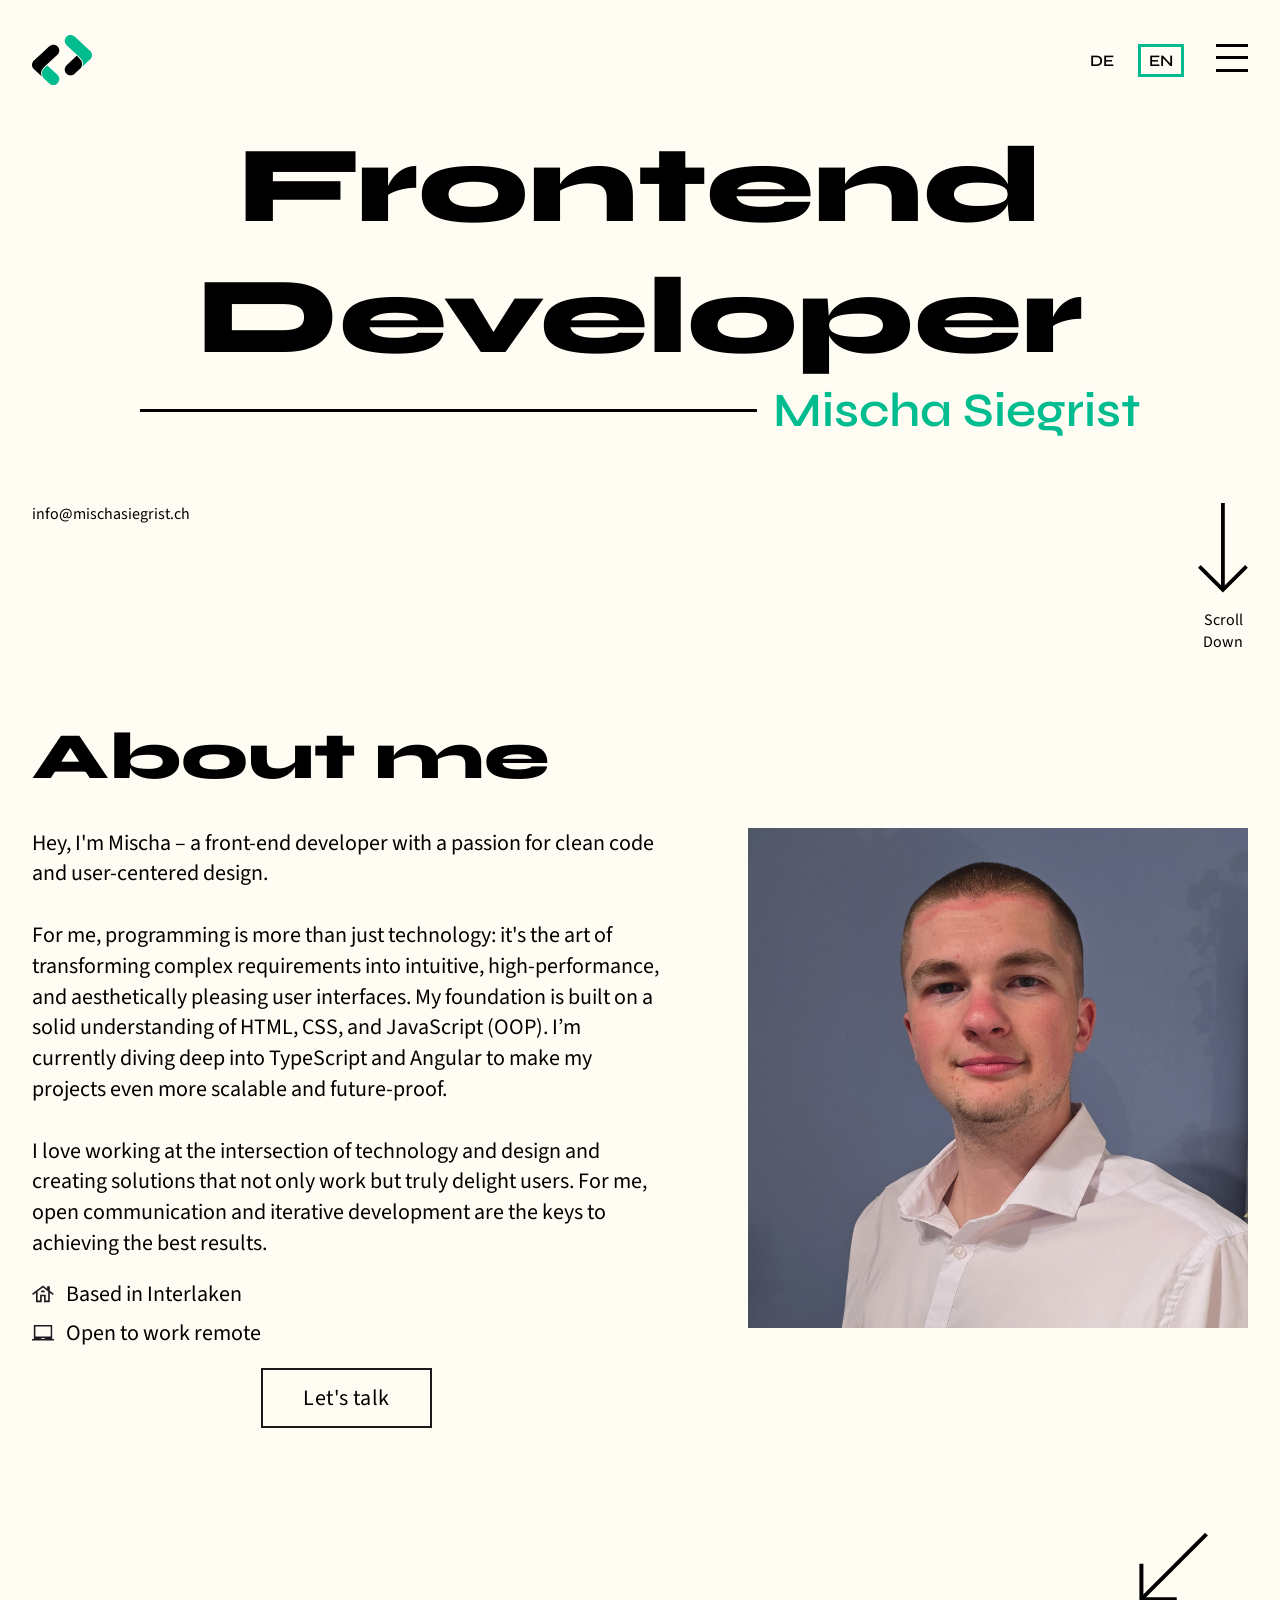
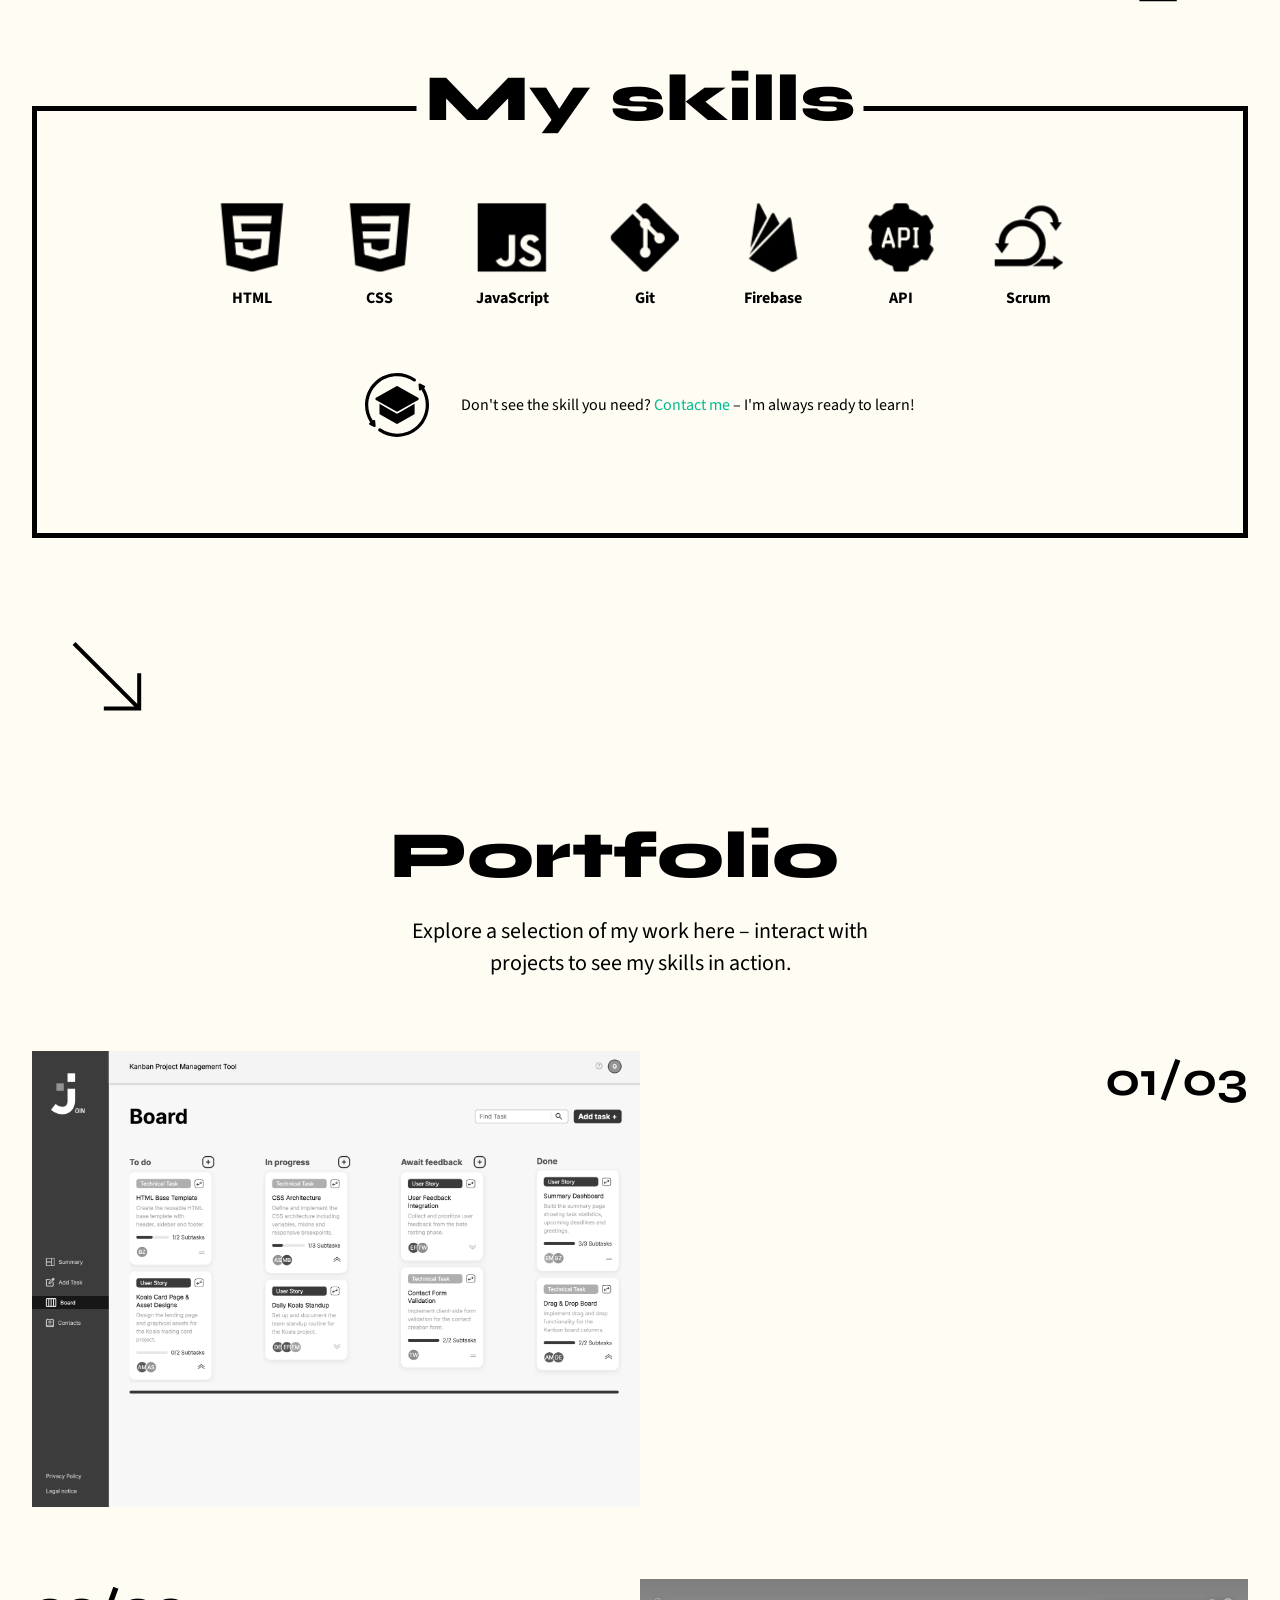
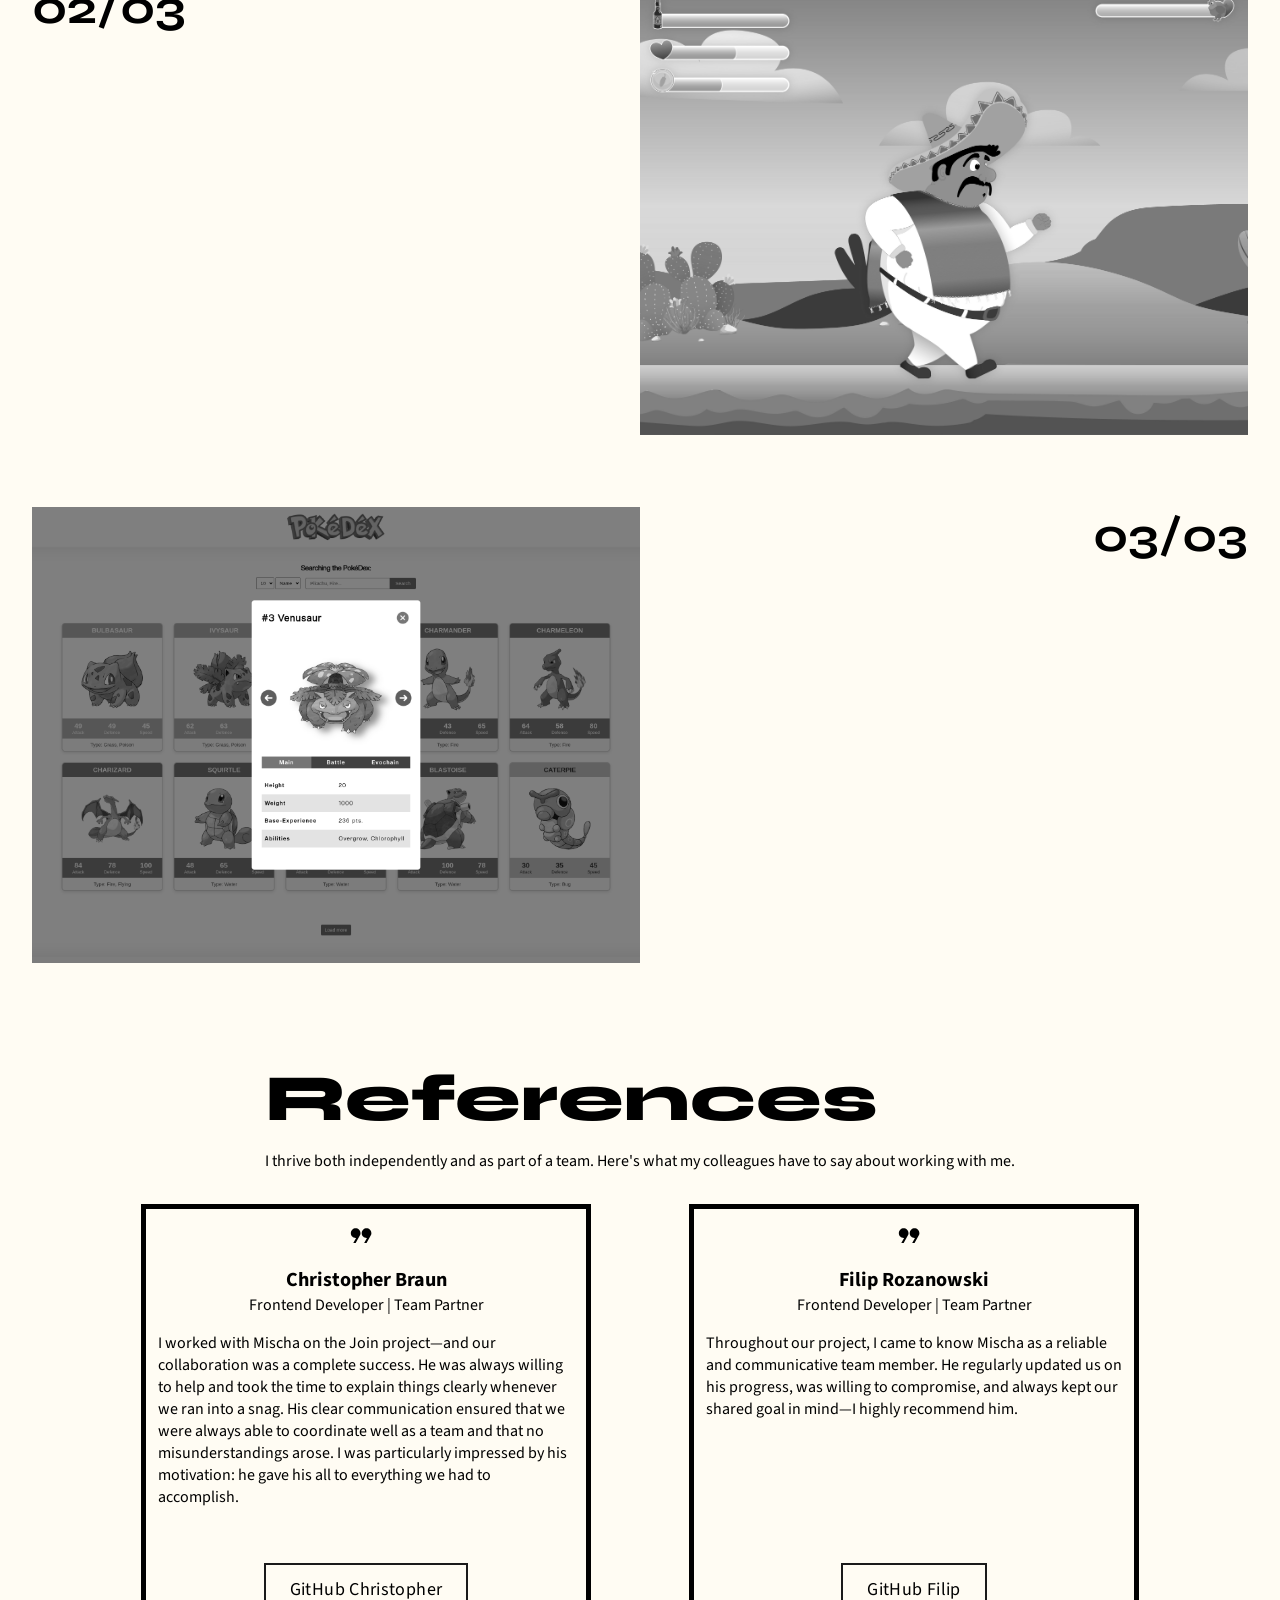
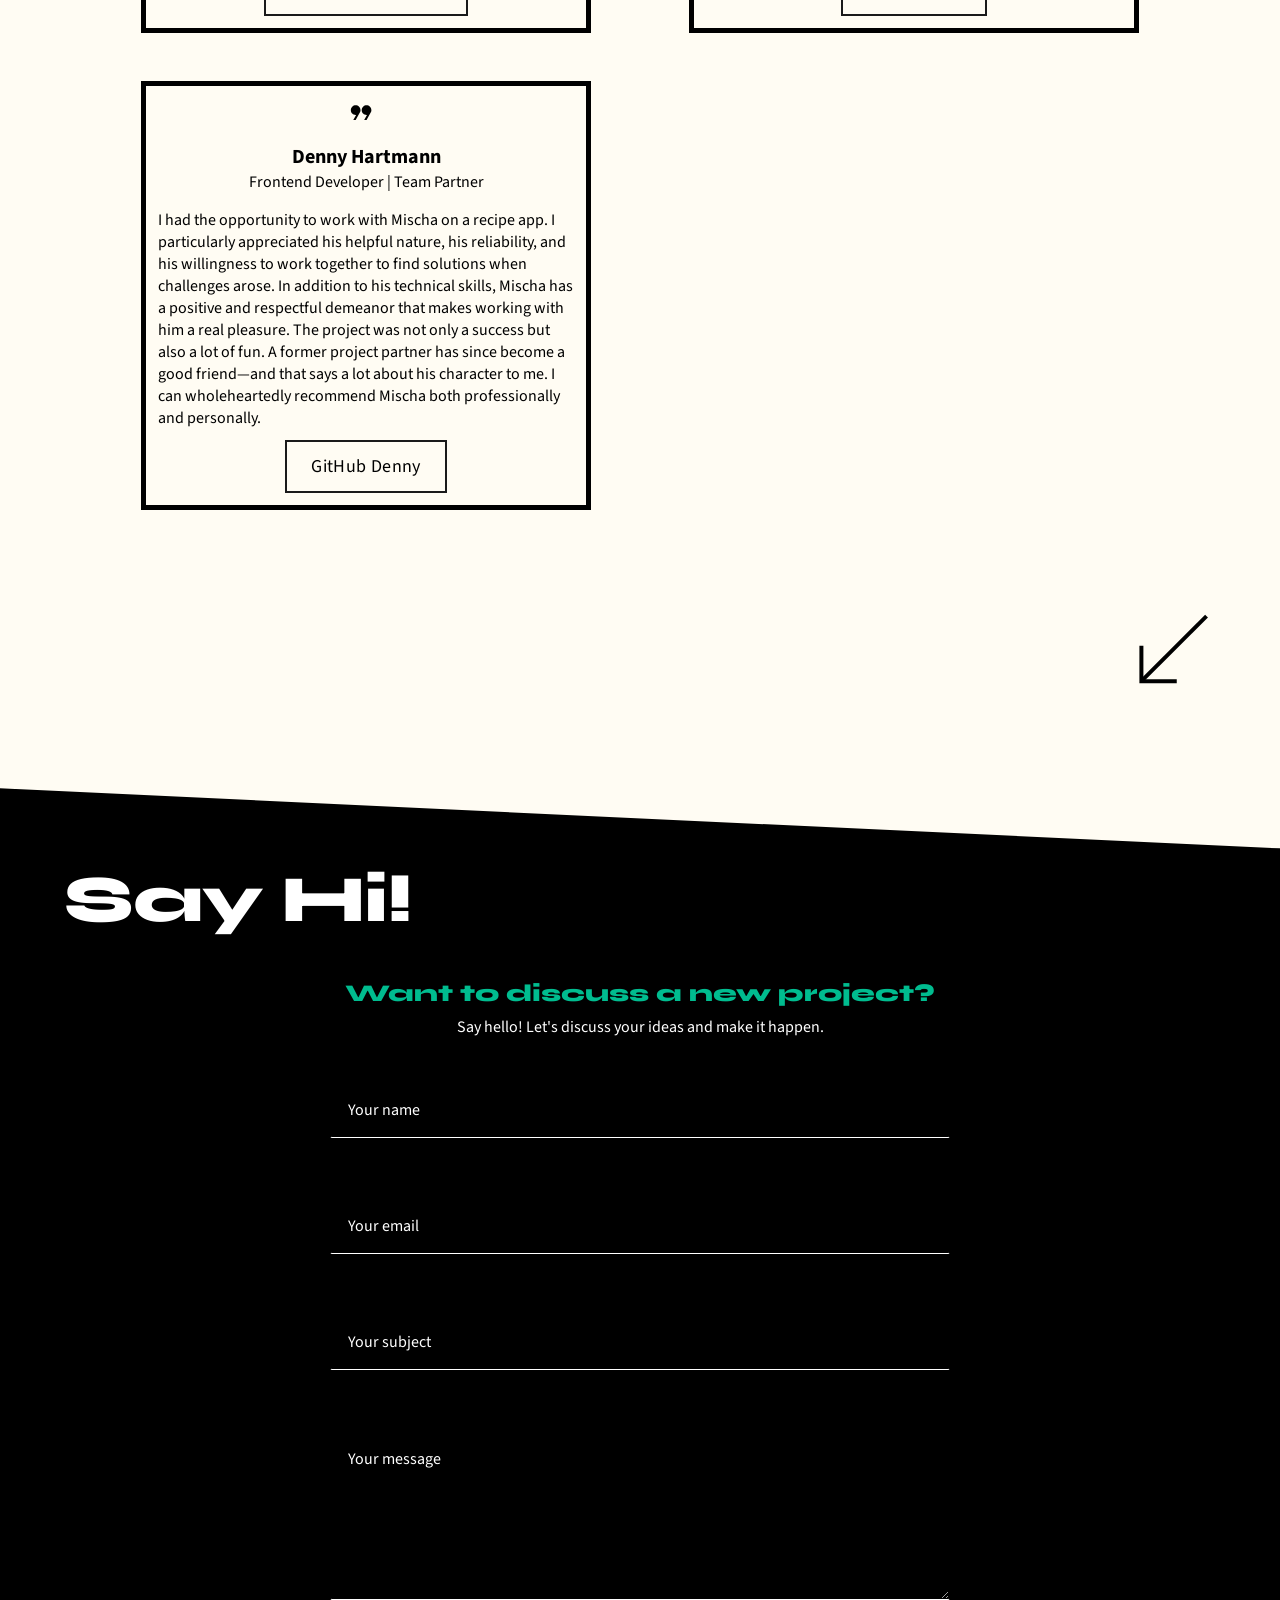
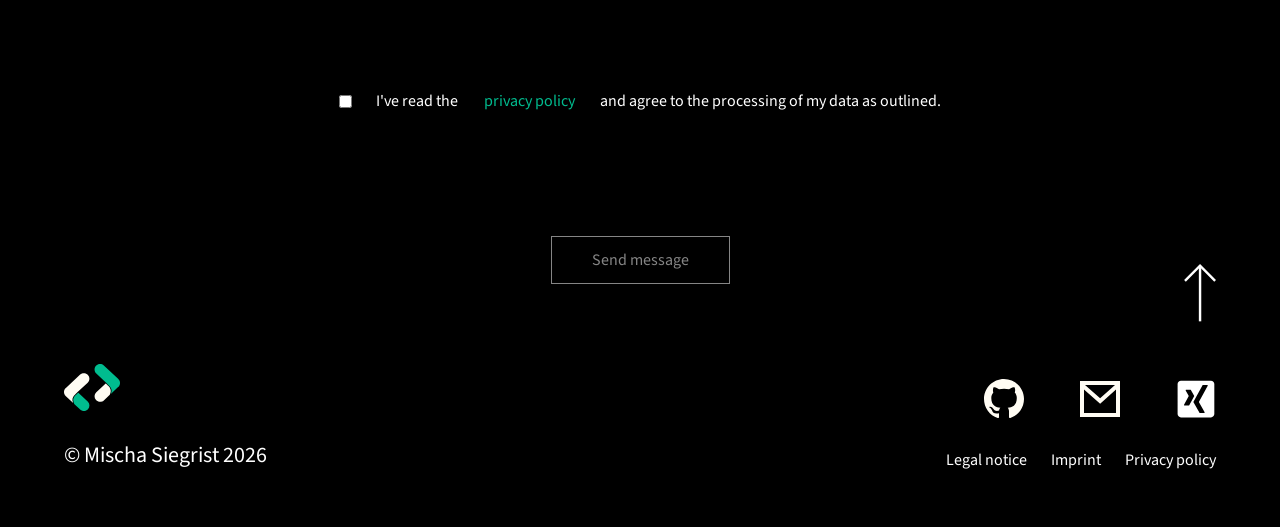
==== commit 76bae81f: "added text about me with translations, some fixes in about" ====
--- a/index.html
+++ b/index.html
@@ -54,7 +54,7 @@
             <h1 data-i18n-html="hero.titleHtml">Frontend<br>Developer</h1>
             <div id="hero-subtitle-with-spacer">
                 <span id="hero-spacer"></span>
-                <h3 id="hero-subtitle" class="highlighted-text" data-i18n="hero.subtitle">First Name</h3>
+                <h3 id="hero-subtitle" class="highlighted-text" data-i18n="hero.subtitle">Mischa Siegrist</h3>
             </div>
 
             <div id="hero-empty-space">
@@ -79,7 +79,9 @@
             <h2 data-i18n="about.title">About me</h2>
             <div id="about-wrapper">
                 <div id="about-left">
-                    <p data-i18n-html="about.description">Write some information about yourself that is IT related. Why are you passionate about coding? Show a desire to learn new technologies.<br>Add a brief description of your problem-solving approach. You can include some key traits like: analytical thinking, creativity, persistence and collaboration.</p>
+                    <p data-i18n-html="about.description">
+                        Hey, I'm Mischa – a front-end developer with a passion for clean code and user-centered design. <br><br> For me, programming is more than just technology: it's the art of transforming complex requirements into intuitive, high-performance, and aesthetically pleasing user interfaces. My foundation is built on a solid understanding of HTML, CSS, and JavaScript (OOP). I’m currently diving deep into TypeScript and Angular to make my projects even more scalable and future-proof. <br><br> I love working at the intersection of technology and design and creating solutions that not only work but truly delight users. For me, open communication and iterative development are the keys to achieving the best results.    
+                    </p>
                     <div id="about-details">
                         <p>
                             <img src="./assets/icons/house.svg" alt="House icon" data-i18n-attr="alt:about.houseIconAlt">
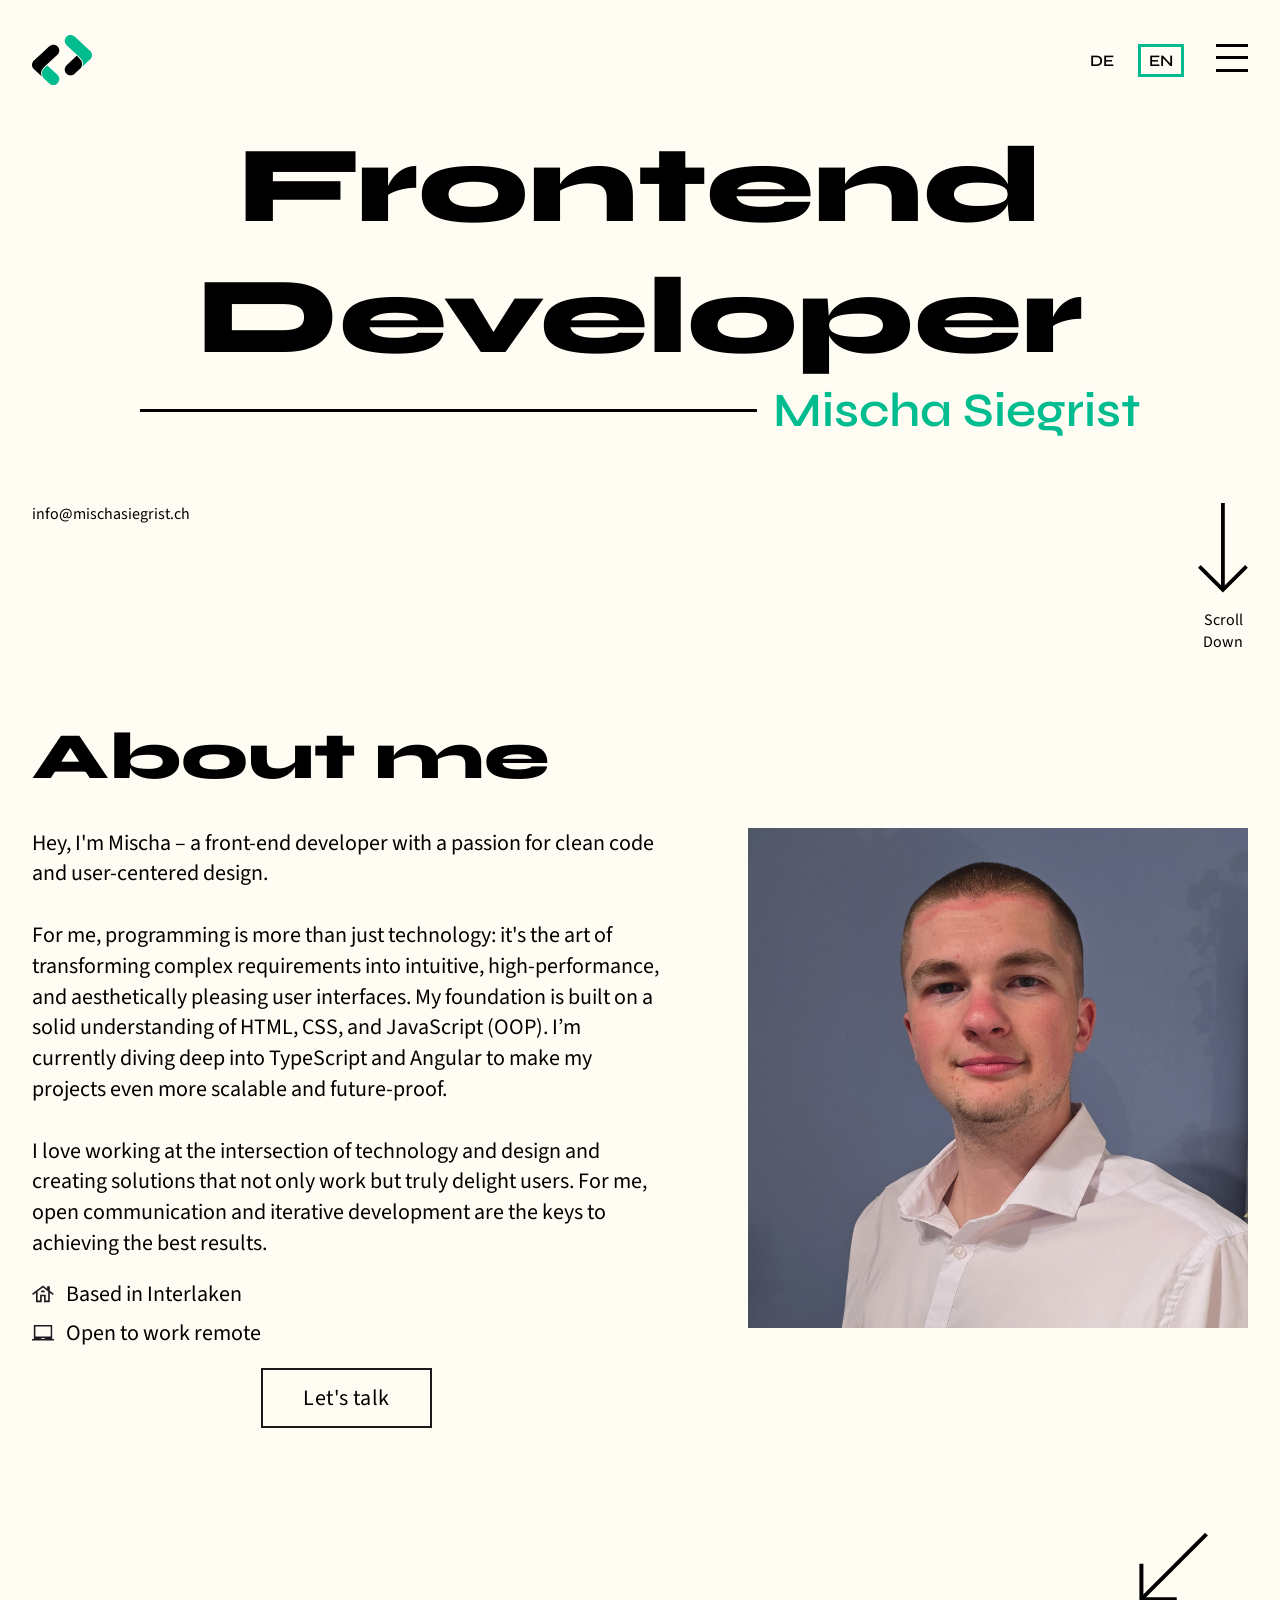
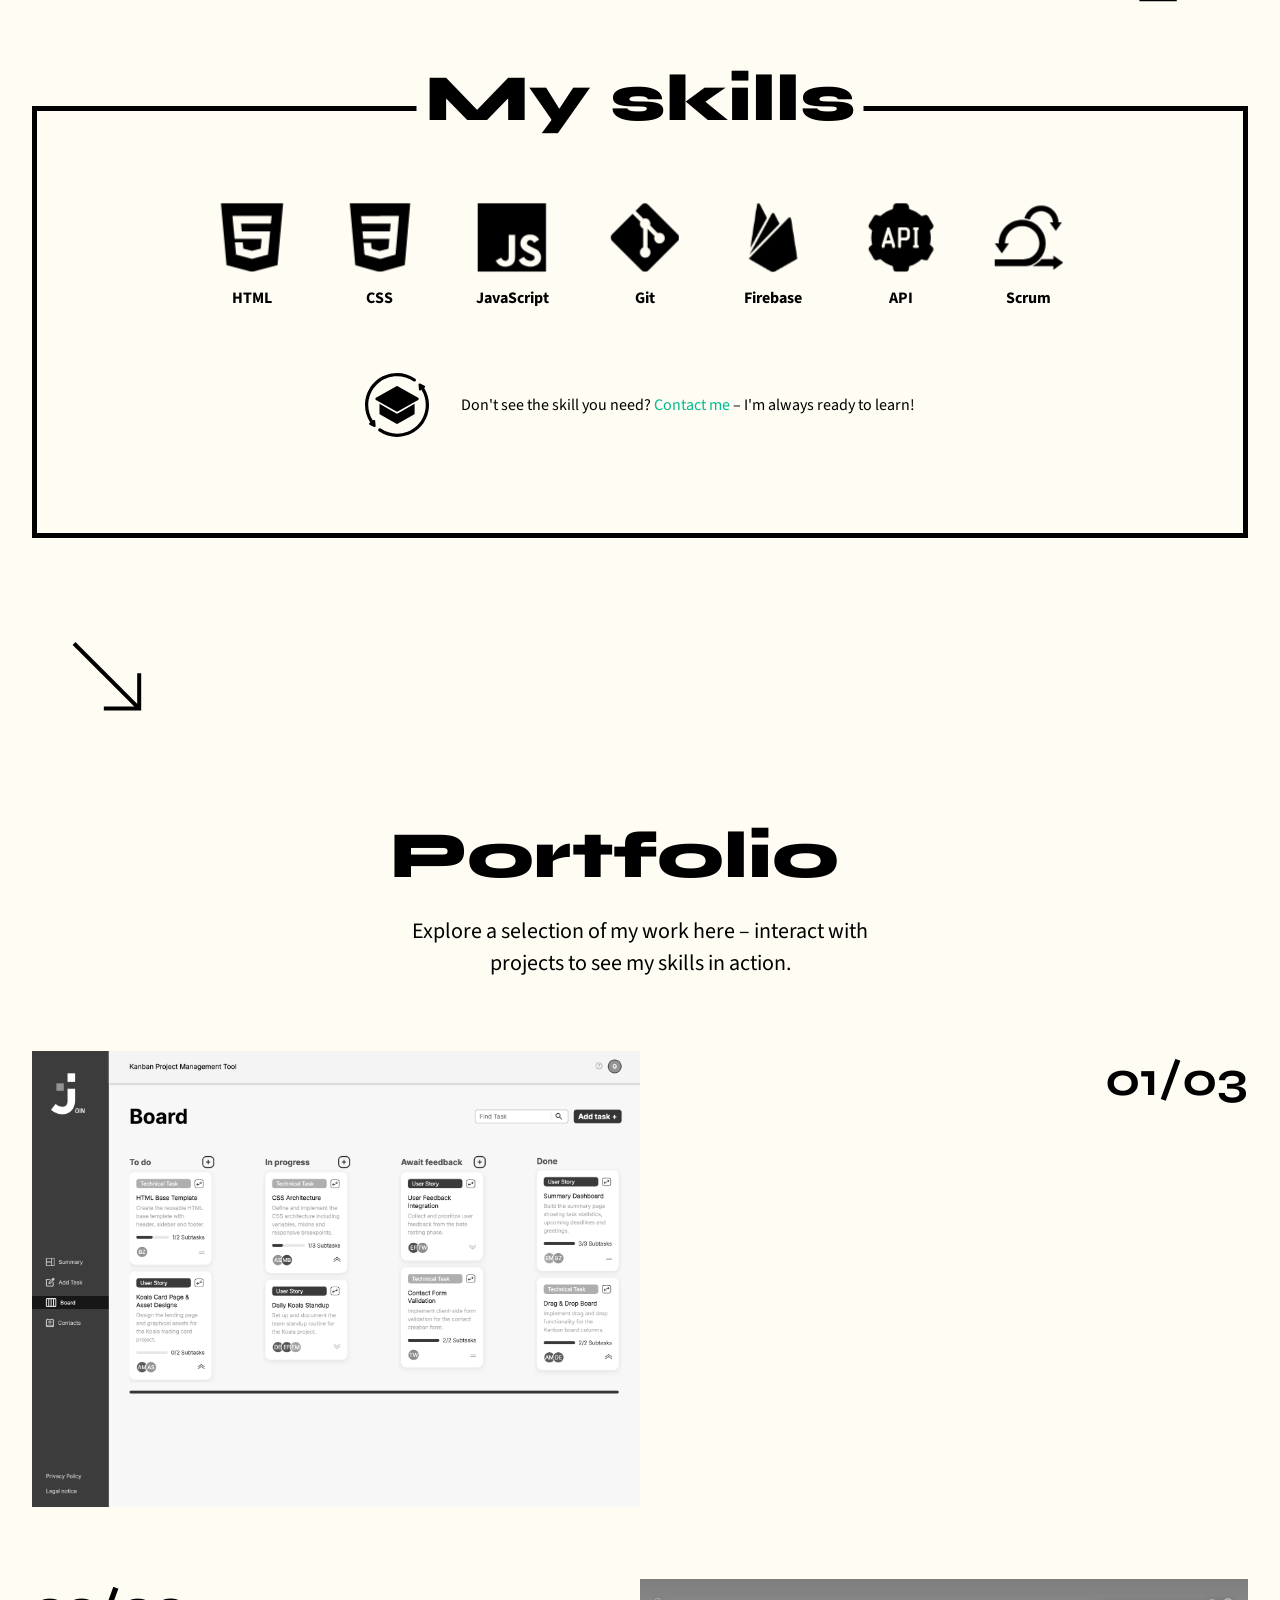
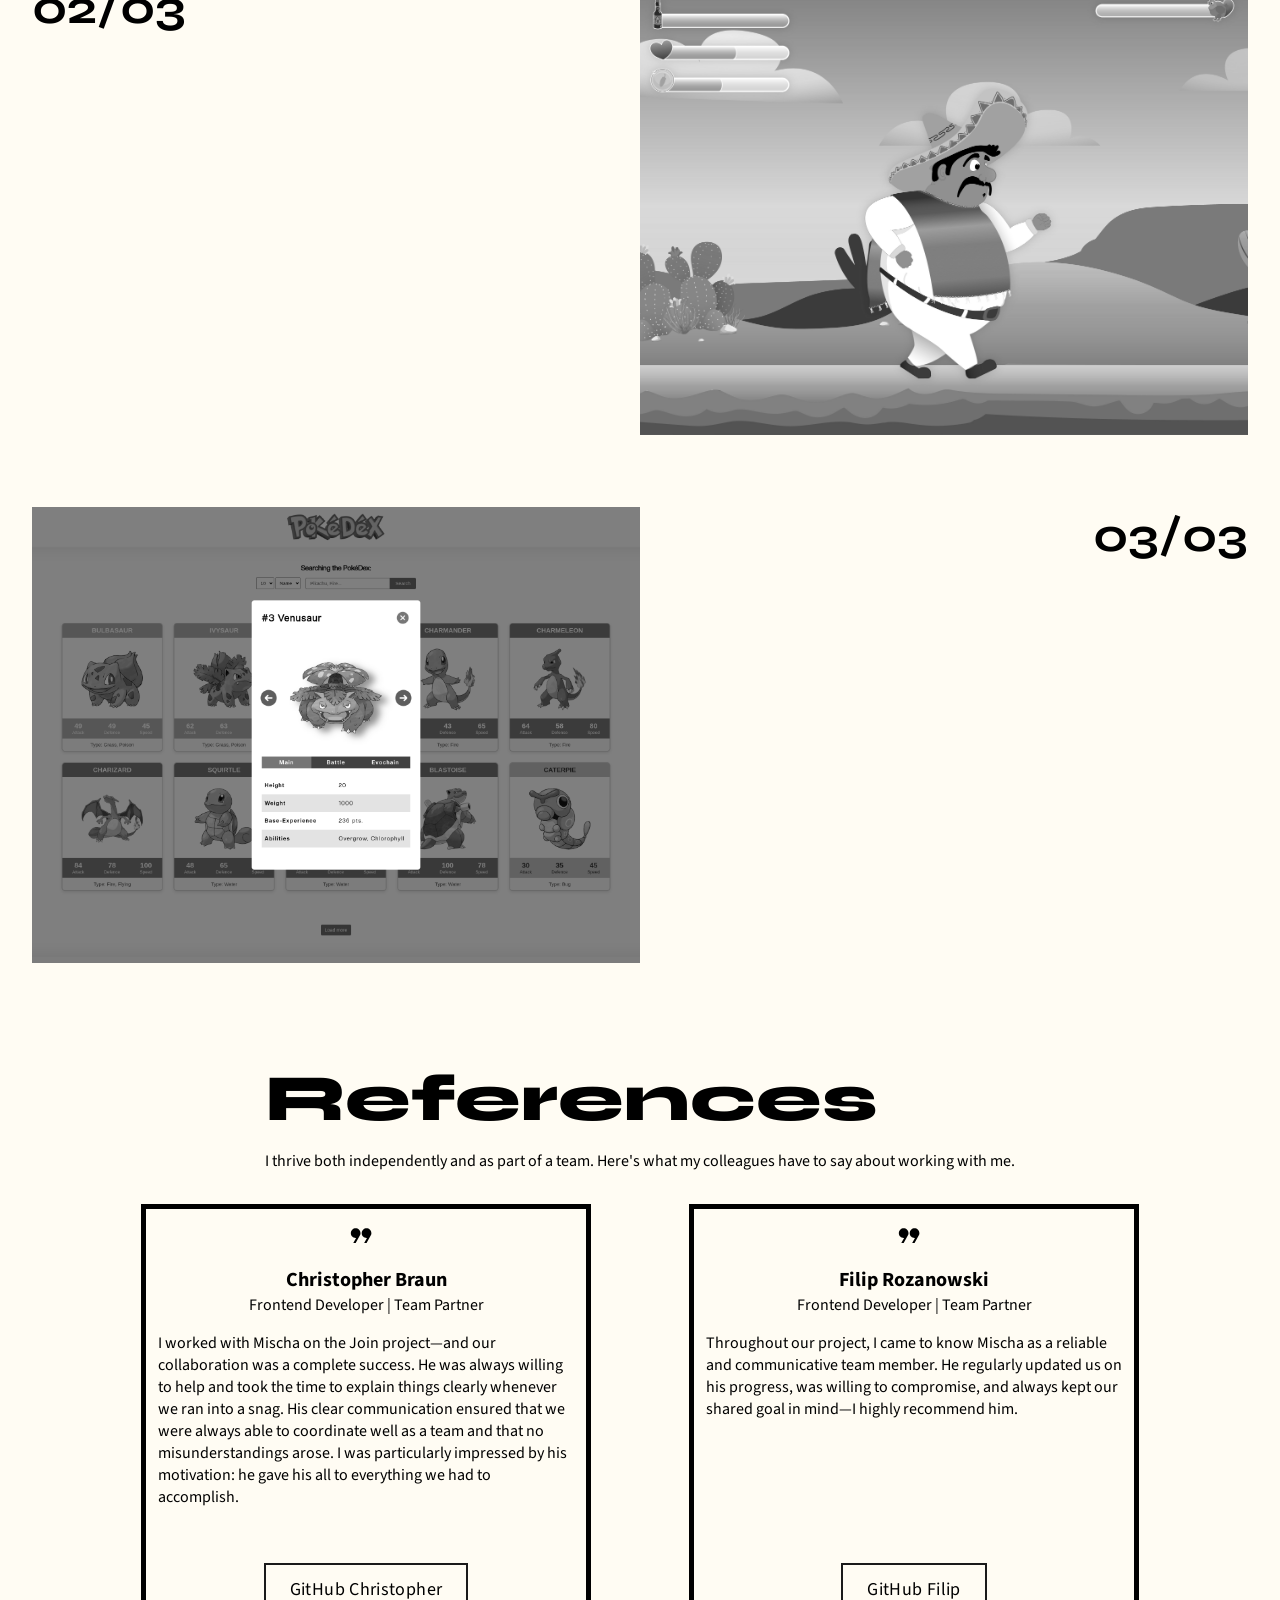
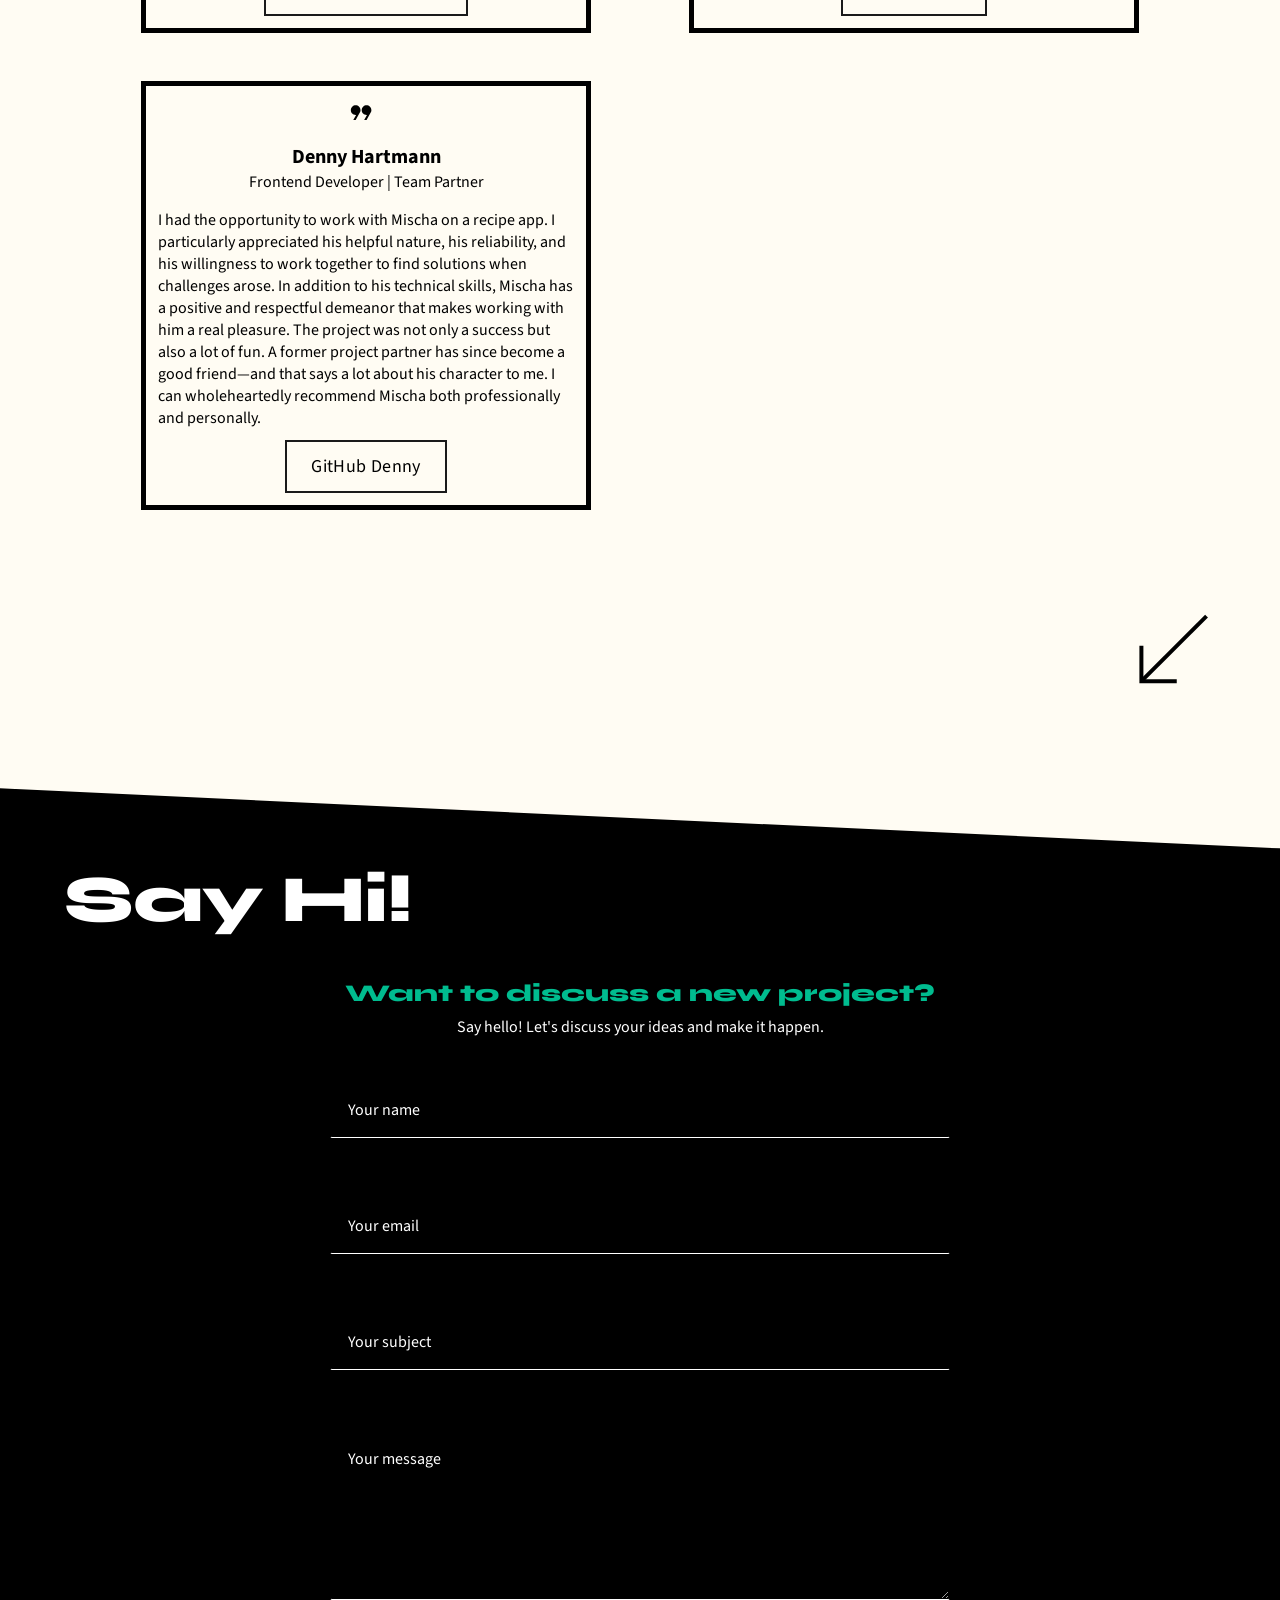
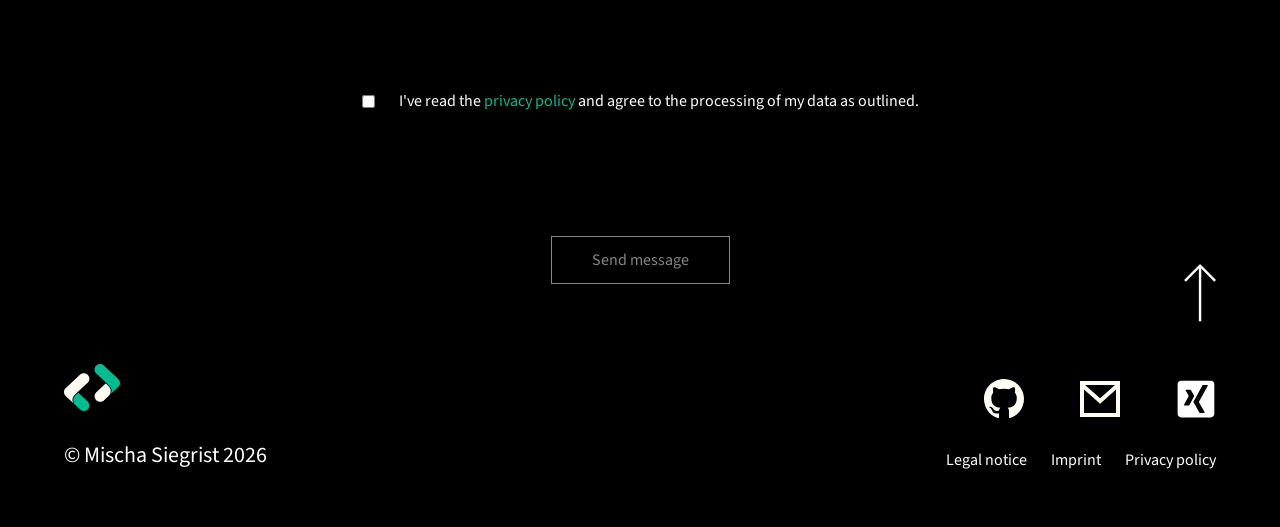
==== commit fa3b8684: "updated footer, updated scroll to top" ====
--- a/index.html
+++ b/index.html
@@ -9,7 +9,6 @@
         <link rel="shortcut icon" href="./assets/icons/favicon.png" type="image/x-icon">
     </head>
     <body onload="init()">
-
         <header>
             <nav>
                 <div id="nav-left">
@@ -30,7 +29,7 @@
                 </div>
             </nav>
         </header>
-
+        <div id="scroll-top-anchor"></div>
         <div id="nav-overlay" aria-hidden="true">
             <nav id="nav-overlay-menu">
                 <a href="#about" class="nav-overlay-link" data-i18n="about.title">About me</a>
@@ -43,9 +42,9 @@
                     <a id="nav-overlay-email" href="mailto:info@mischasiegrist.ch">info@mischasiegrist.ch</a>
                 </div>
                 <div id="nav-overlay-socials">
-                    <a href="https://github.com/BlackPhantomDev"><img src="./assets/icons/github.svg" alt="GitHub Icon" data-i18n-attr="alt:footer.githubAlt"></a>
+                    <a href="https://github.com/BlackPhantomDev" target="_blank"><img src="./assets/icons/github.svg" alt="GitHub Icon" data-i18n-attr="alt:footer.githubAlt"></a>
                     <a href="mailto:info@mischasiegrist.ch"><img src="./assets/icons/mail.svg" alt="Mail Icon" data-i18n-attr="alt:footer.mailAlt"></a>
-                    <a href="https://www.xing.com/profile/"><img src="./assets/icons/xing.svg" alt="Xing Icon" data-i18n-attr="alt:footer.xingAlt"></a>
+                    <a href="https://www.xing.com/profile/Mischa_Siegrist039383" target="_blank"><img src="./assets/icons/xing.svg" alt="Xing Icon" data-i18n-attr="alt:footer.xingAlt"></a>
                 </div>
             </div>
         </div>
@@ -386,7 +385,7 @@
 
                         <input class="primary-btn disabled" id="submit-form" value="Send message" name="submit" type="submit" data-i18n-attr="value:contact.submit" />
                     </form>
-                    <span id="arrow-back-to-top" onclick="window.location.href='#'">
+                    <span id="arrow-back-to-top" onclick="window.location.href='#scroll-top-anchor'">
                         <svg width="53" height="95" viewBox="0 0 53 95" fill="none" xmlns="http://www.w3.org/2000/svg">
                             <path class="btt-head" d="M1.41421 67.1052L26.4142 92.1052L51.4142 67.1052" stroke="white" stroke-width="4"/>
                             <path class="btt-shaft" d="M26.4142 0V92.1053" stroke="white" stroke-width="4"/>
@@ -400,9 +399,9 @@
                     </div>
                     <div id="footer-links-right">
                         <div id="footer-links-right-icons">
-                            <a href="https://github.com/BlackPhantomDev"><img src="./assets/icons/github.svg" alt="GitHub Icon" data-i18n-attr="alt:footer.githubAlt"></a>
-                            <a href="mailto:info@firstname.com"><img src="./assets/icons/mail.svg" alt="Mail Icon" data-i18n-attr="alt:footer.mailAlt"></a>
-                            <a href="https://www.xing.com/profile/"><img src="./assets/icons/xing.svg" alt="Xing Icon" data-i18n-attr="alt:footer.xingAlt"></a>
+                            <a href="https://github.com/BlackPhantomDev" target="_blank"><img src="./assets/icons/github.svg" alt="GitHub Icon" data-i18n-attr="alt:footer.githubAlt"></a>
+                            <a href="mailto:info@mischasiegrist.ch" target="_blank"><img src="./assets/icons/mail.svg" alt="Mail Icon" data-i18n-attr="alt:footer.mailAlt"></a>
+                            <a href="https://www.xing.com/profile/Mischa_Siegrist039383" target="_blank"><img src="./assets/icons/xing.svg" alt="Xing Icon" data-i18n-attr="alt:footer.xingAlt"></a>
                         </div>
                         <div id="footer-legal-links">
                             <a href="./legal.html" data-i18n="footer.legal">Legal notice</a>
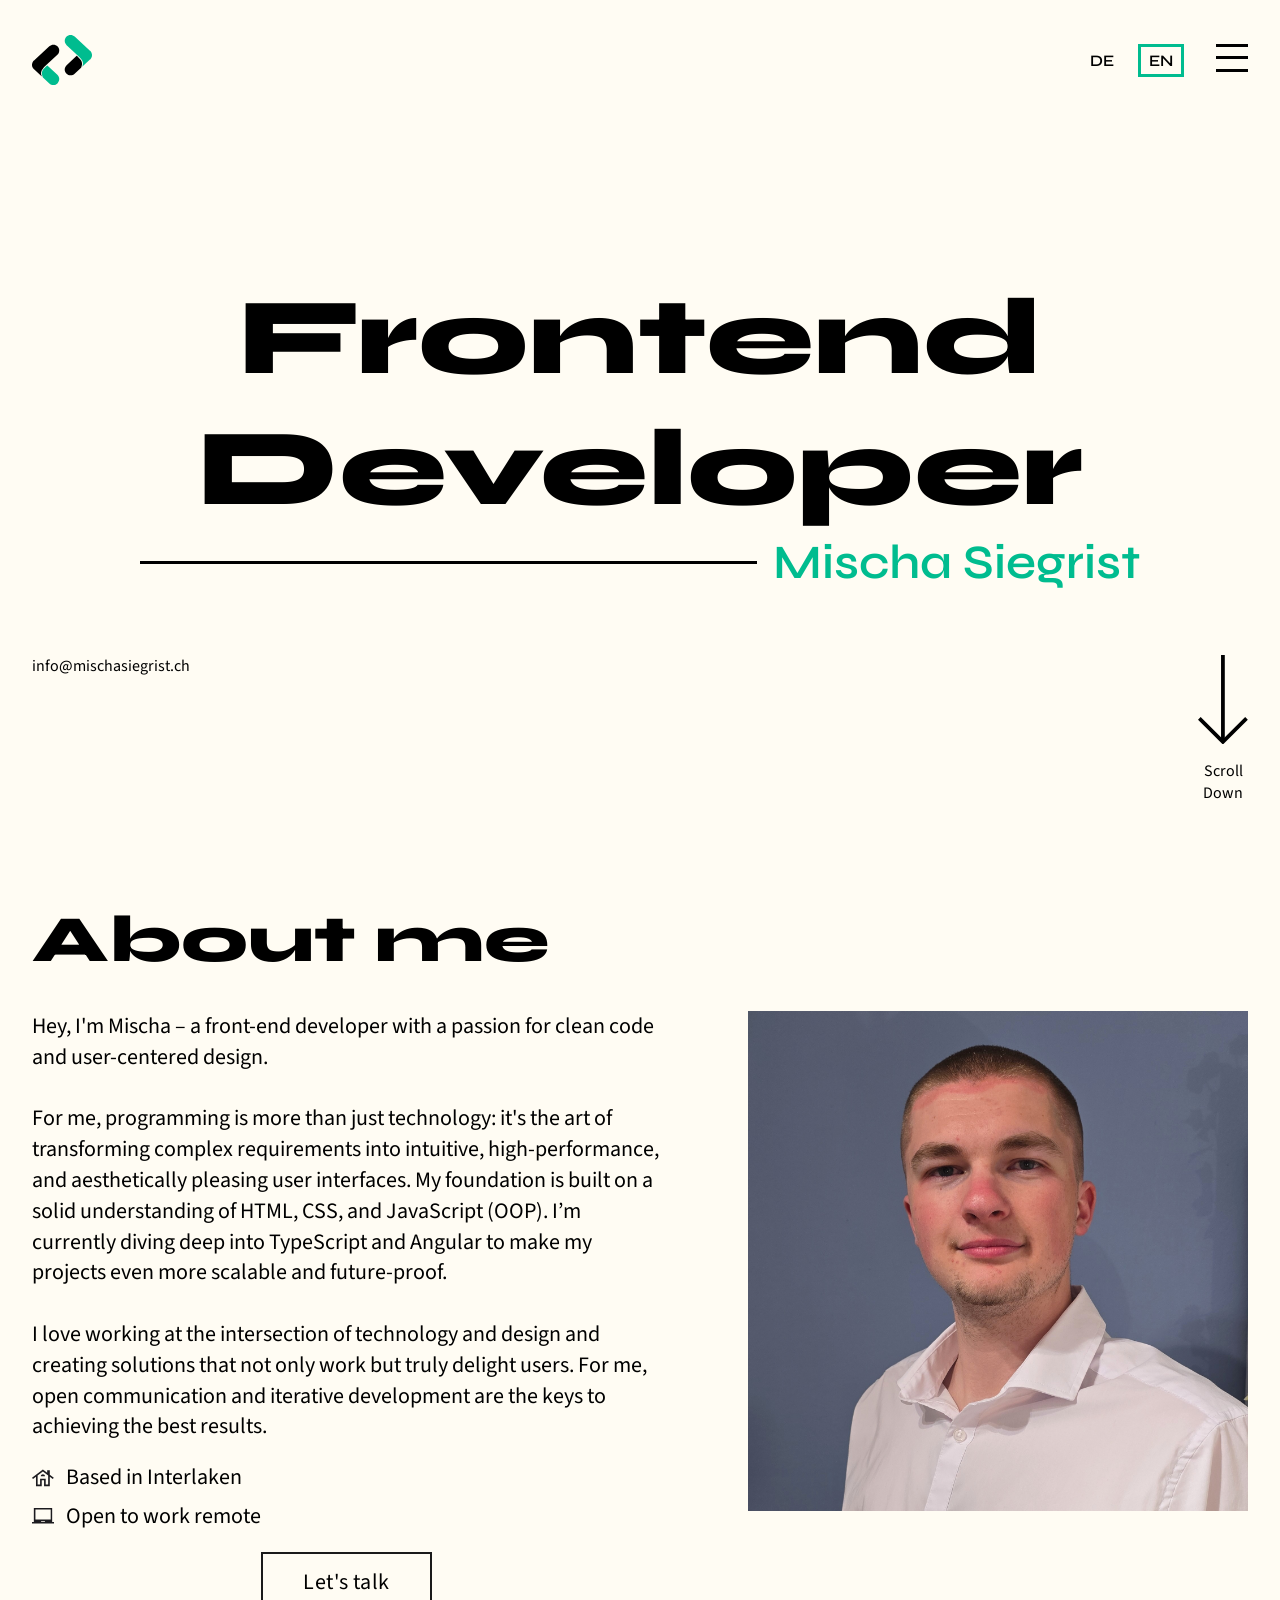
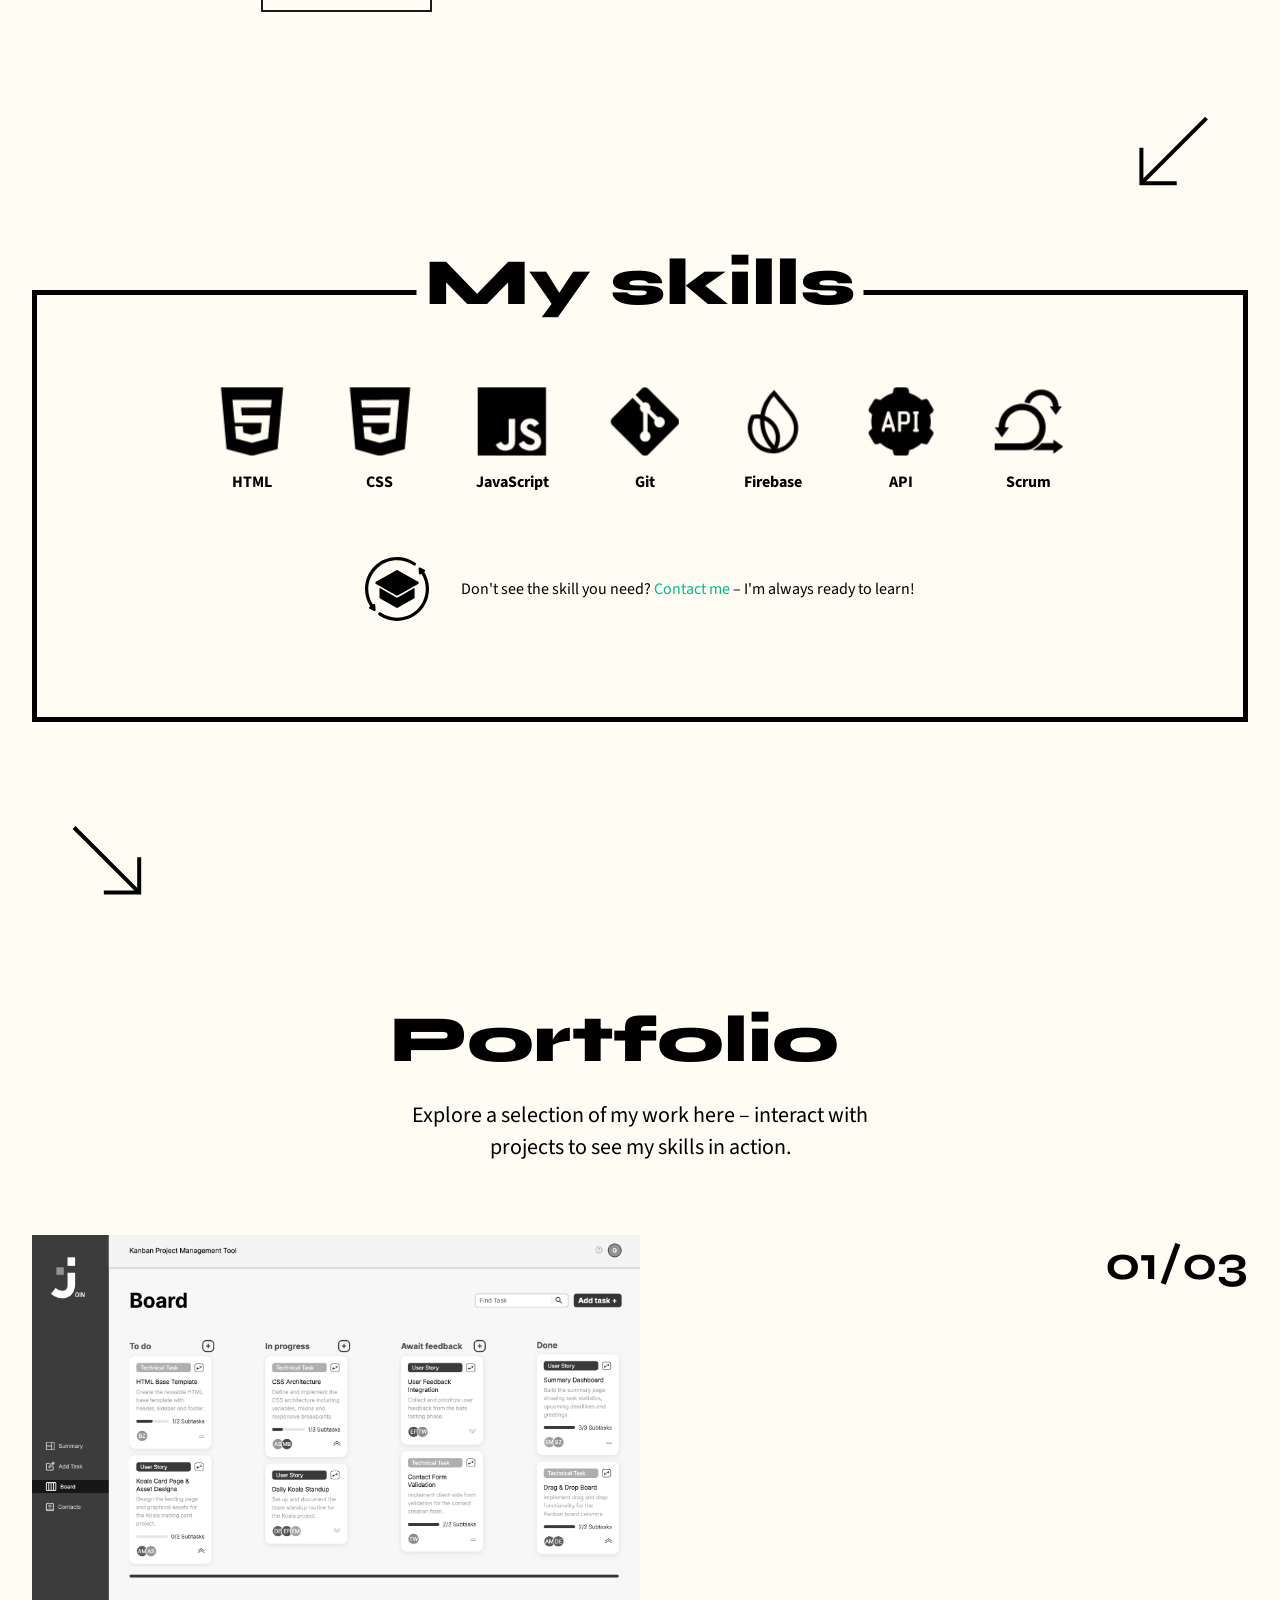
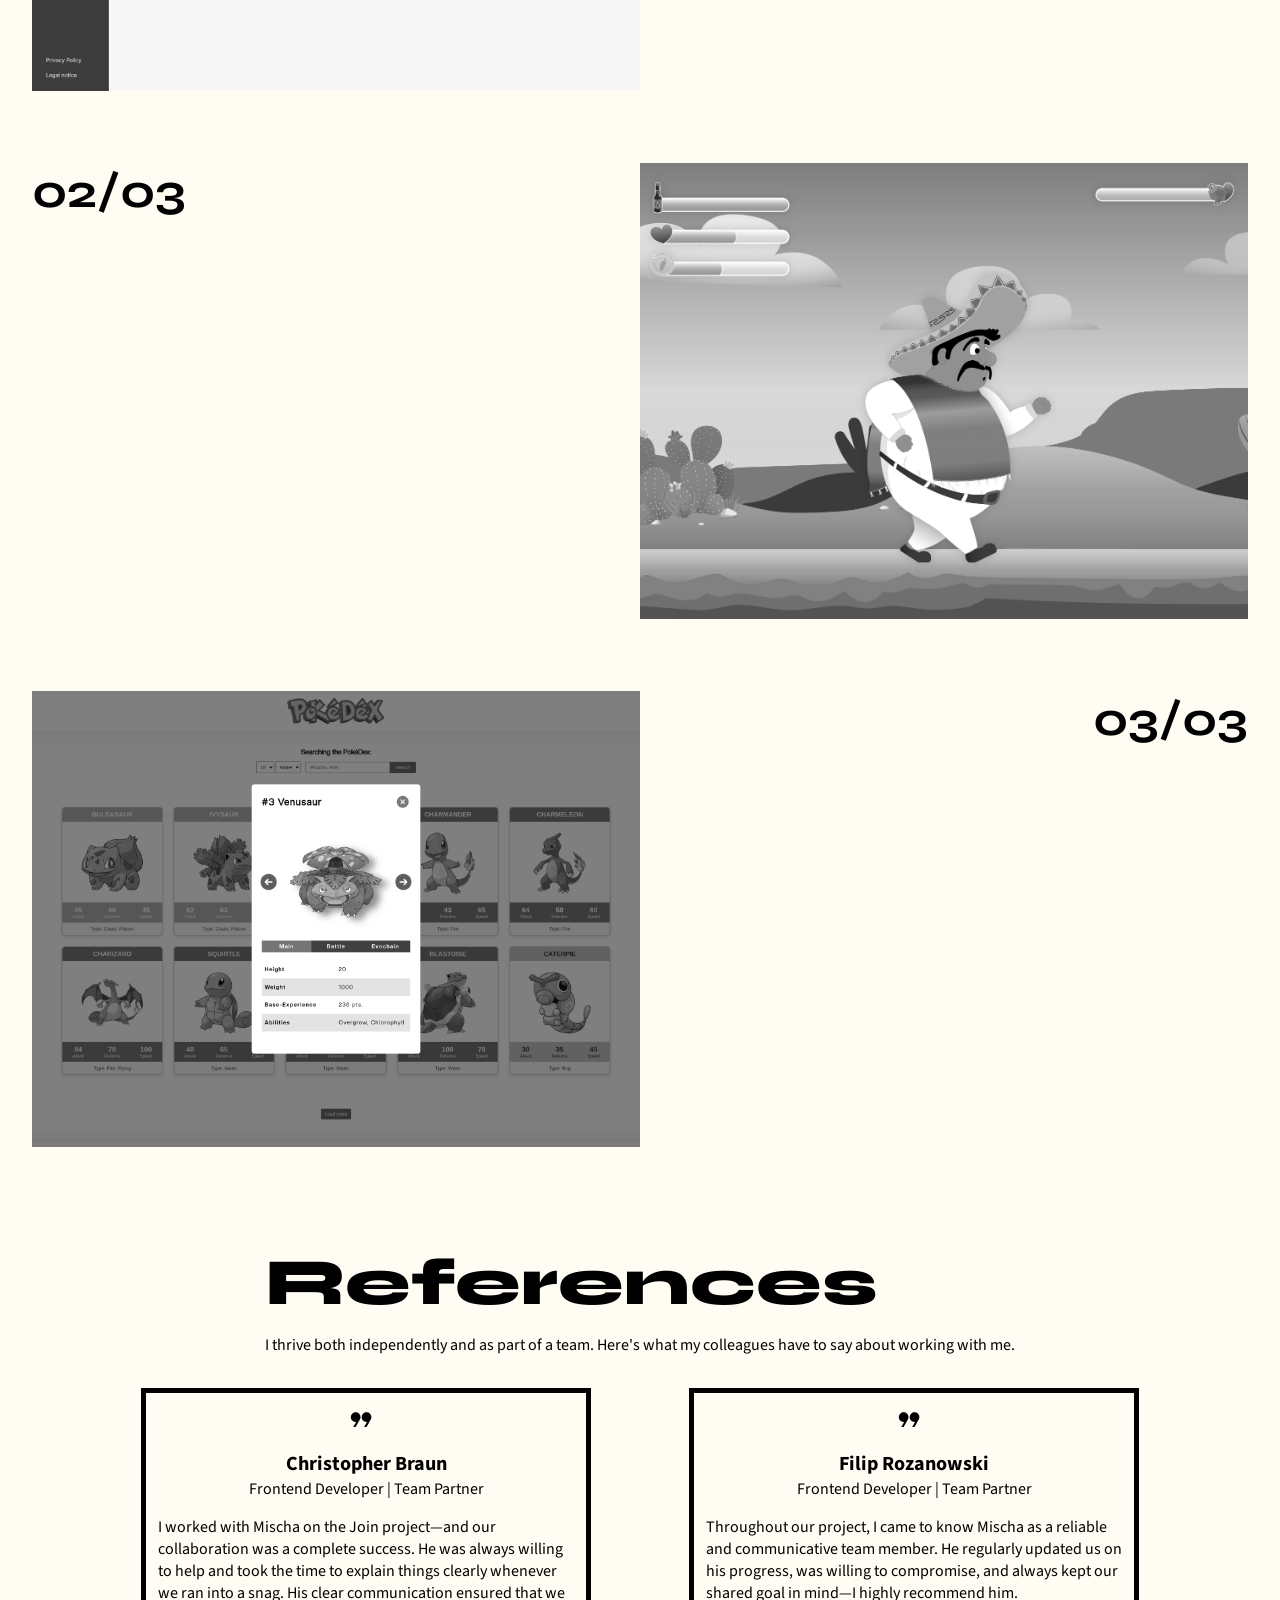
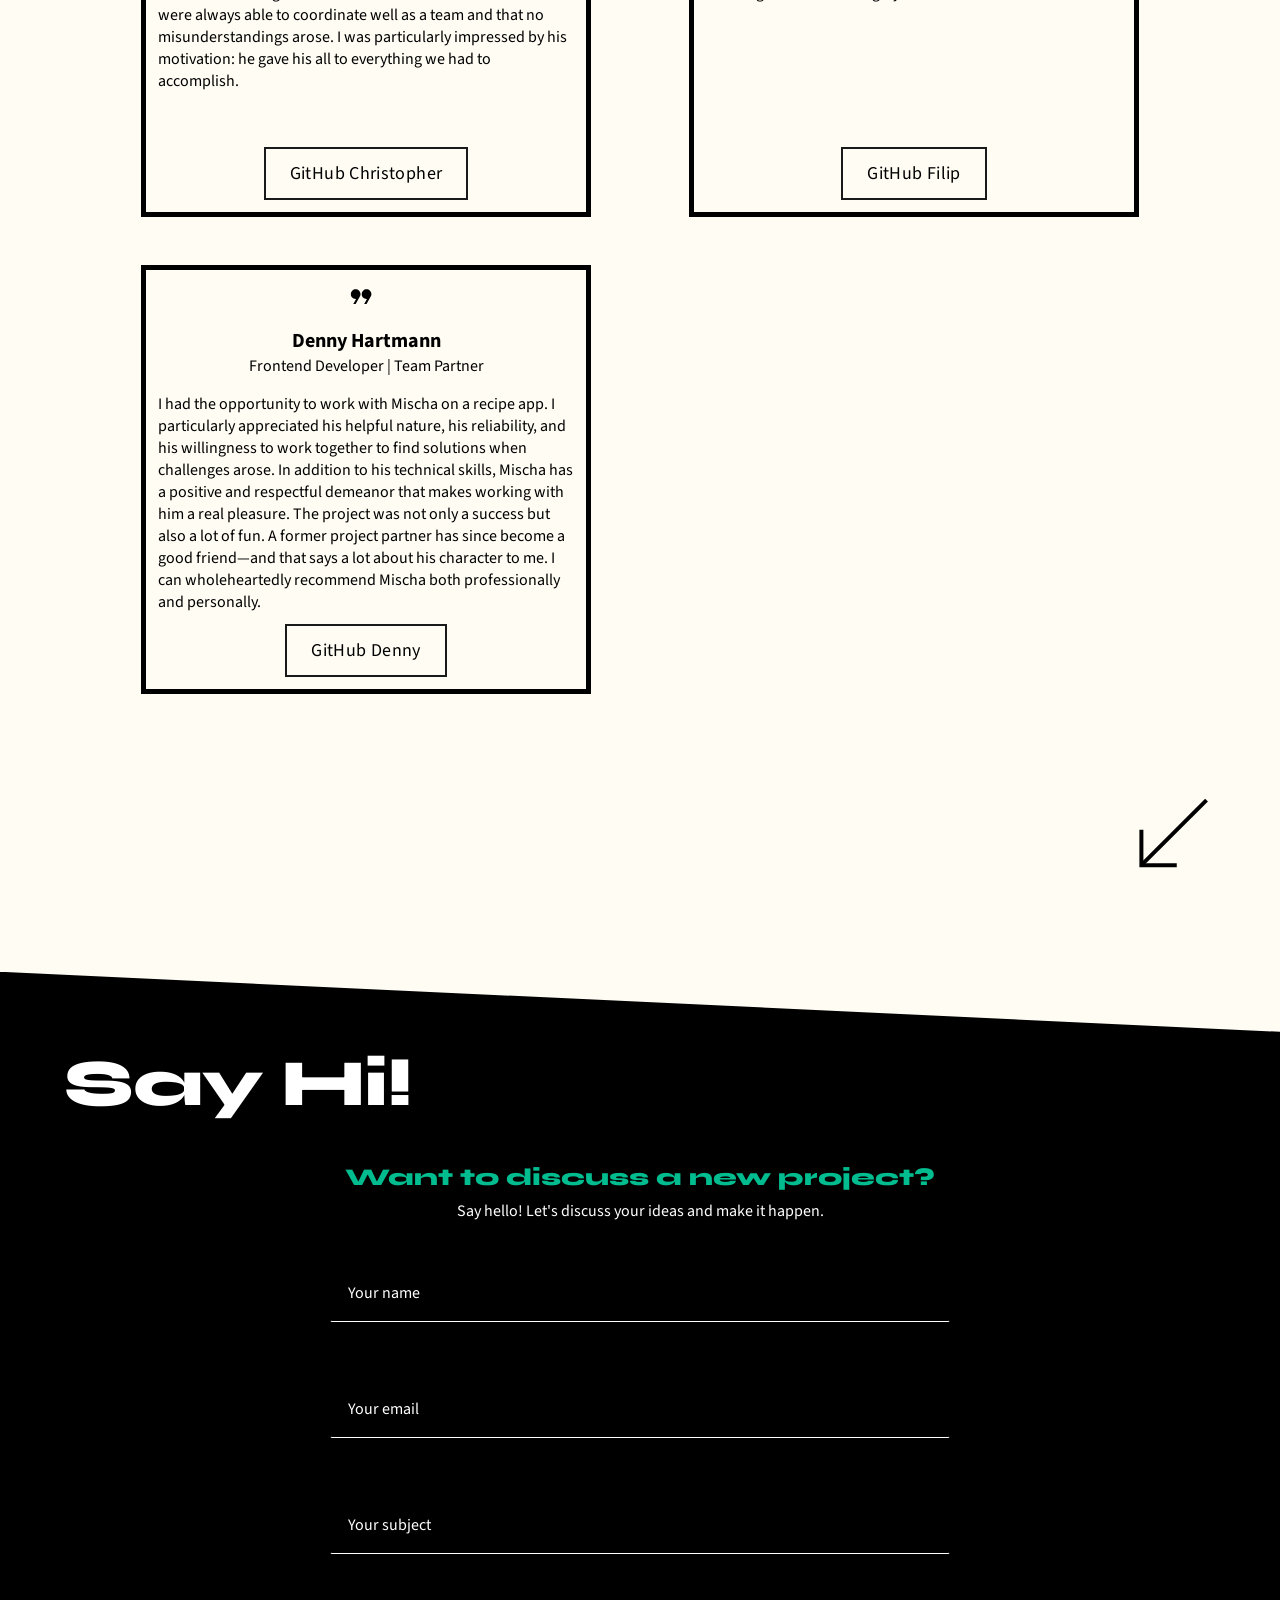
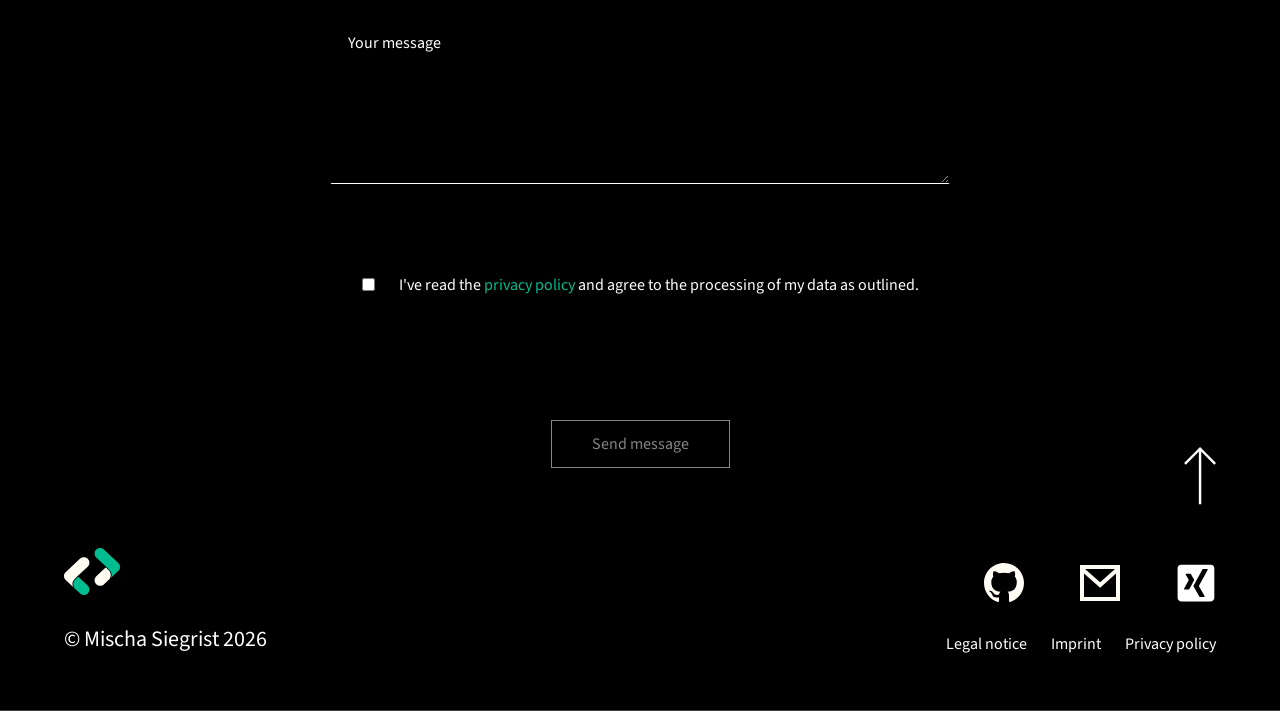
==== commit 996f512b: "open external links in new tab" ====
--- a/index.html
+++ b/index.html
@@ -161,7 +161,7 @@
                             <div class="skill-icon-scene">
                                 <div class="skill-icon-mask">
                                     <div class="skill-icon-rotator">
-                                        <img src="./assets/icons/firebase.png" alt="Firebase Logo icon" />
+                                        <img src="./assets/icons/firebase.svg" alt="Firebase Logo icon" />
                                     </div>
                                 </div>
                             </div>
@@ -231,8 +231,8 @@
                                 HTML | CSS | JavaScript | Firebase
                             </span>
                             <p data-i18n="portfolio.portfolioProjects.join.description">Task manager inspired by the Kanban System. Create and organize tasks using drag and drop functions, assign users and categories.</p>
-                            <button class="primary-btn"><a href="https://github.com/BlackPhantomDev/join">GitHub Repo</a></button>
-                            <button class="primary-btn"><a href="https://join.mischasiegrist.ch">Live Demo</a></button>
+                            <button class="primary-btn"><a target="_blank" href="https://github.com/BlackPhantomDev/join">GitHub Repo</a></button>
+                            <button class="primary-btn"><a target="_blank" href="https://join.mischasiegrist.ch">Live Demo</a></button>
                         </div>
                     </div>
                 </div>
@@ -247,8 +247,8 @@
                                 HTML | CSS | JavaScript
                             </span>
                             <p data-i18n="portfolio.portfolioProjects.elPolloLoco.description">Jump and run game based on object-oriented JavaScript programming. Help Pepe collect coins and tabasco bottles to fight off the crazy chickens. Fully playable in the browser – no game engine required.</p>
-                            <button class="primary-btn"><a href="https://github.com/BlackPhantomDev/el-pollo-loco">GitHub Repo</a></button>
-                            <button class="primary-btn"><a href="https://el-pollo-loco.mischasiegrist.ch">Live Demo</a></button>
+                            <button class="primary-btn"><a target="_blank" href="https://github.com/BlackPhantomDev/el-pollo-loco">GitHub Repo</a></button>
+                            <button class="primary-btn"><a target="_blank" href="https://el-pollo-loco.mischasiegrist.ch">Live Demo</a></button>
                         </div>
                     </div>
                     <div class="portfolio-project-image">
@@ -271,8 +271,8 @@
                                 HTML | CSS | JavaScript | API
                             </span>
                             <p data-i18n="portfolio.portfolioProjects.pokedex.description">Based on the PokéAPI a simple library that provides and catalogues pokemon information.</p>
-                            <button class="primary-btn"><a href="https://github.com/BlackPhantomDev/pokedex">GitHub Repo</a></button>
-                            <button class="primary-btn"><a href="https://pokedex.mischasiegrist.ch">Live Demo</a></button>
+                            <button class="primary-btn"><a target="_blank" href="https://github.com/BlackPhantomDev/pokedex">GitHub Repo</a></button>
+                            <button class="primary-btn"><a target="_blank" href="https://pokedex.mischasiegrist.ch">Live Demo</a></button>
                         </div>
                     </div>
                 </div>
@@ -293,7 +293,7 @@
                     </div>
                     <div class="reference-desc">
                         <p data-i18n="references.christopher">I worked with Mischa on the Join project—and our collaboration was a complete success. He was always willing to help and took the time to explain things clearly whenever we ran into a snag. His clear communication ensured that we were always able to coordinate well as a team and that no misunderstandings arose. I was particularly impressed by his motivation: he gave his all to everything we had to accomplish.</p>
-                        <button class="primary-btn reference-github"><a href="https://github.com/ChristopherBraun196" >GitHub Christopher</a></button>
+                        <button class="primary-btn reference-github"><a target="_blank" href="https://github.com/ChristopherBraun196" >GitHub Christopher</a></button>
                     </div>
                 </div>
                 <div class="reference">
@@ -304,7 +304,7 @@
                     </div>
                     <div class="reference-desc">
                         <p data-i18n="references.filip">Throughout our project, I came to know Mischa as a reliable and communicative team member. He regularly updated us on his progress, was willing to compromise, and always kept our shared goal in mind—I highly recommend him.</p>
-                        <button class="primary-btn reference-github"><a href="https://github.com/FilipRozanowski">GitHub Filip</a></button> 
+                        <button class="primary-btn reference-github"><a target="_blank" href="https://github.com/FilipRozanowski">GitHub Filip</a></button> 
                     </div>
                 </div>
                 <div class="reference">
@@ -315,7 +315,7 @@
                     </div>
                     <div class="reference-desc">
                         <p data-i18n="references.denny">I had the opportunity to work with Mischa on a recipe app. I particularly appreciated his helpful nature, his reliability, and his willingness to work together to find solutions when challenges arose. In addition to his technical skills, Mischa has a positive and respectful demeanor that makes working with him a real pleasure. The project was not only a success but also a lot of fun. A former project partner has since become a good friend—and that says a lot about his character to me. I can wholeheartedly recommend Mischa both professionally and personally.</p>
-                        <button class="primary-btn reference-github"><a href="https://github.com/strAnge515">GitHub Denny</a></button> 
+                        <button class="primary-btn reference-github"><a target="_blank" href="https://github.com/strAnge515">GitHub Denny</a></button> 
                     </div>
                 </div>
             </div>
@@ -346,7 +346,7 @@
                         </div>
 
                         <div class="form-field">
-                            <input type="email" id="form-email" name="email" maxlength="254" placeholder=" " required>
+                            <input type="email" id="form-email" name="email" maxlength="254" pattern="[^@\s]+@[^@\s]+\.[a-zA-Z]{2,}" placeholder=" " required>
                             <label for="form-email" data-i18n="contact.emailLabel">Your email</label>
                             <span class="field-icon"></span>
                             <span class="field-error" data-i18n="contact.emailError">Please enter a valid email</span>
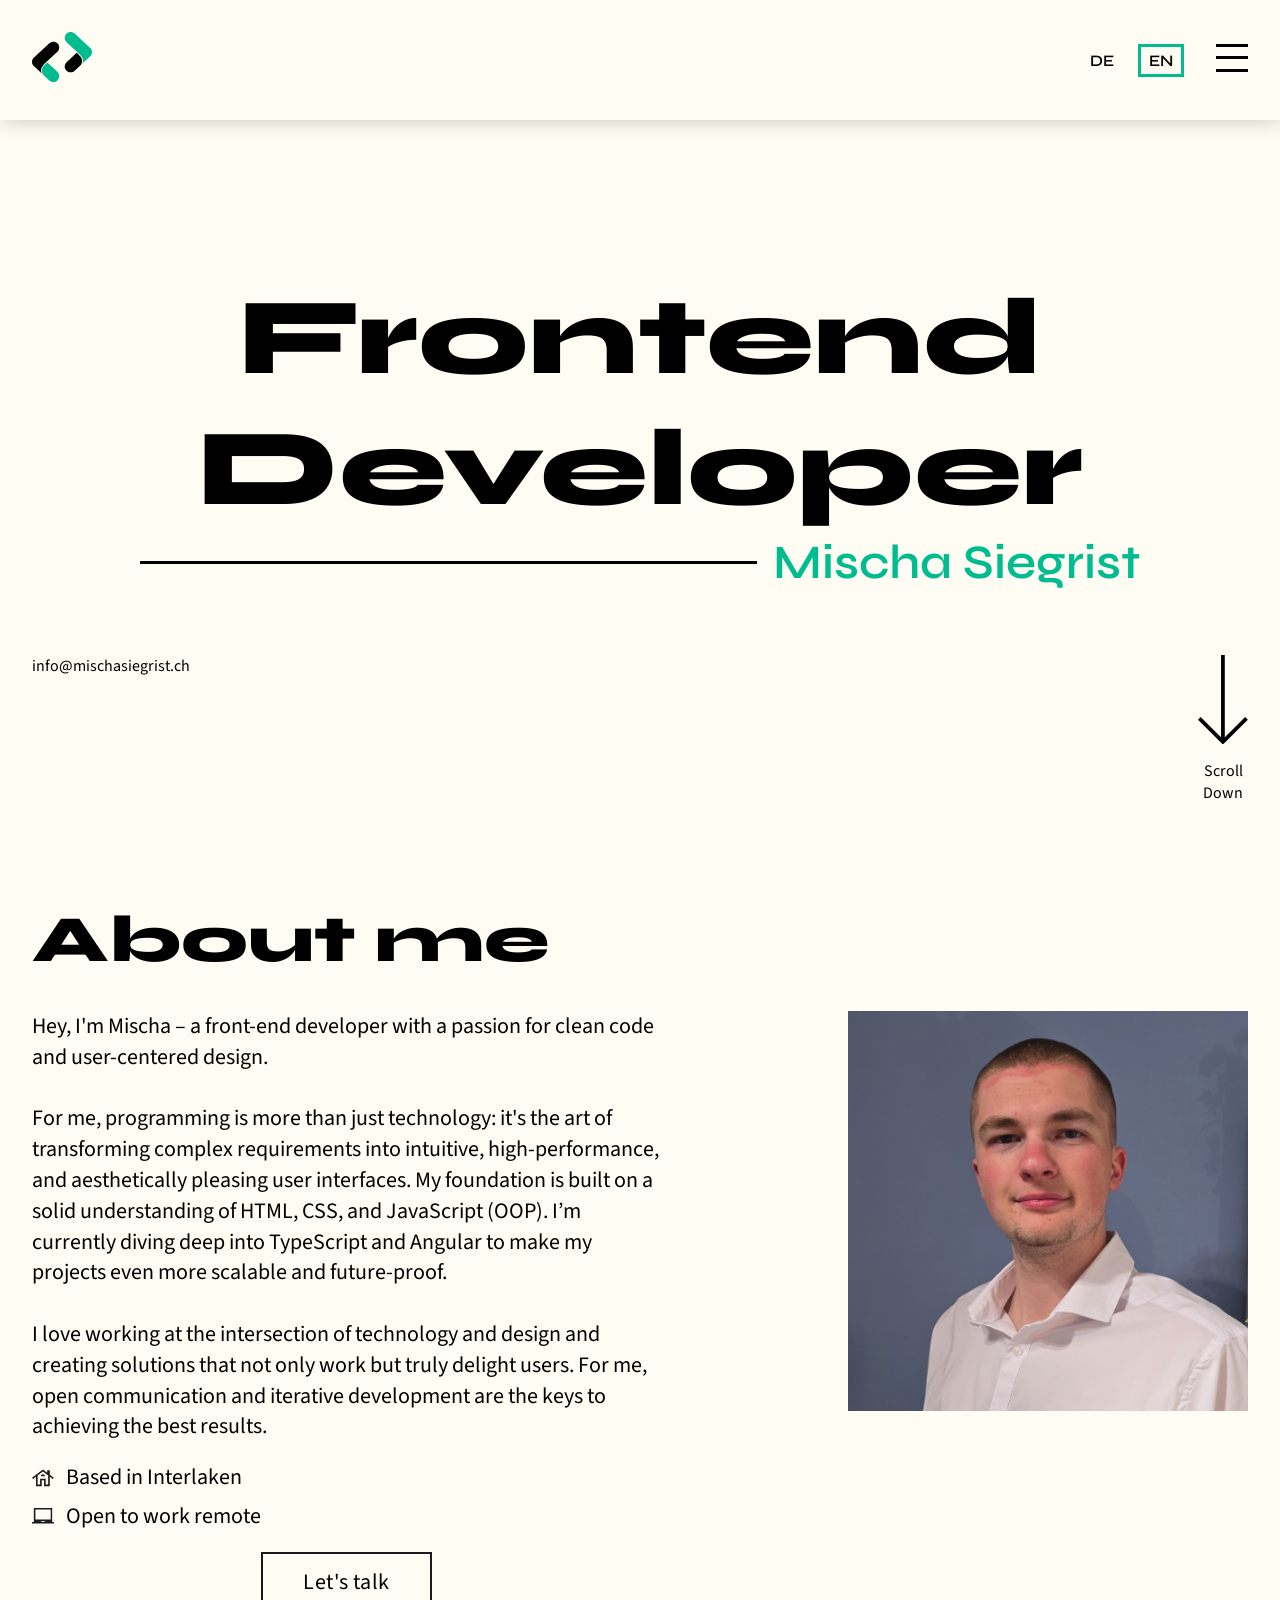
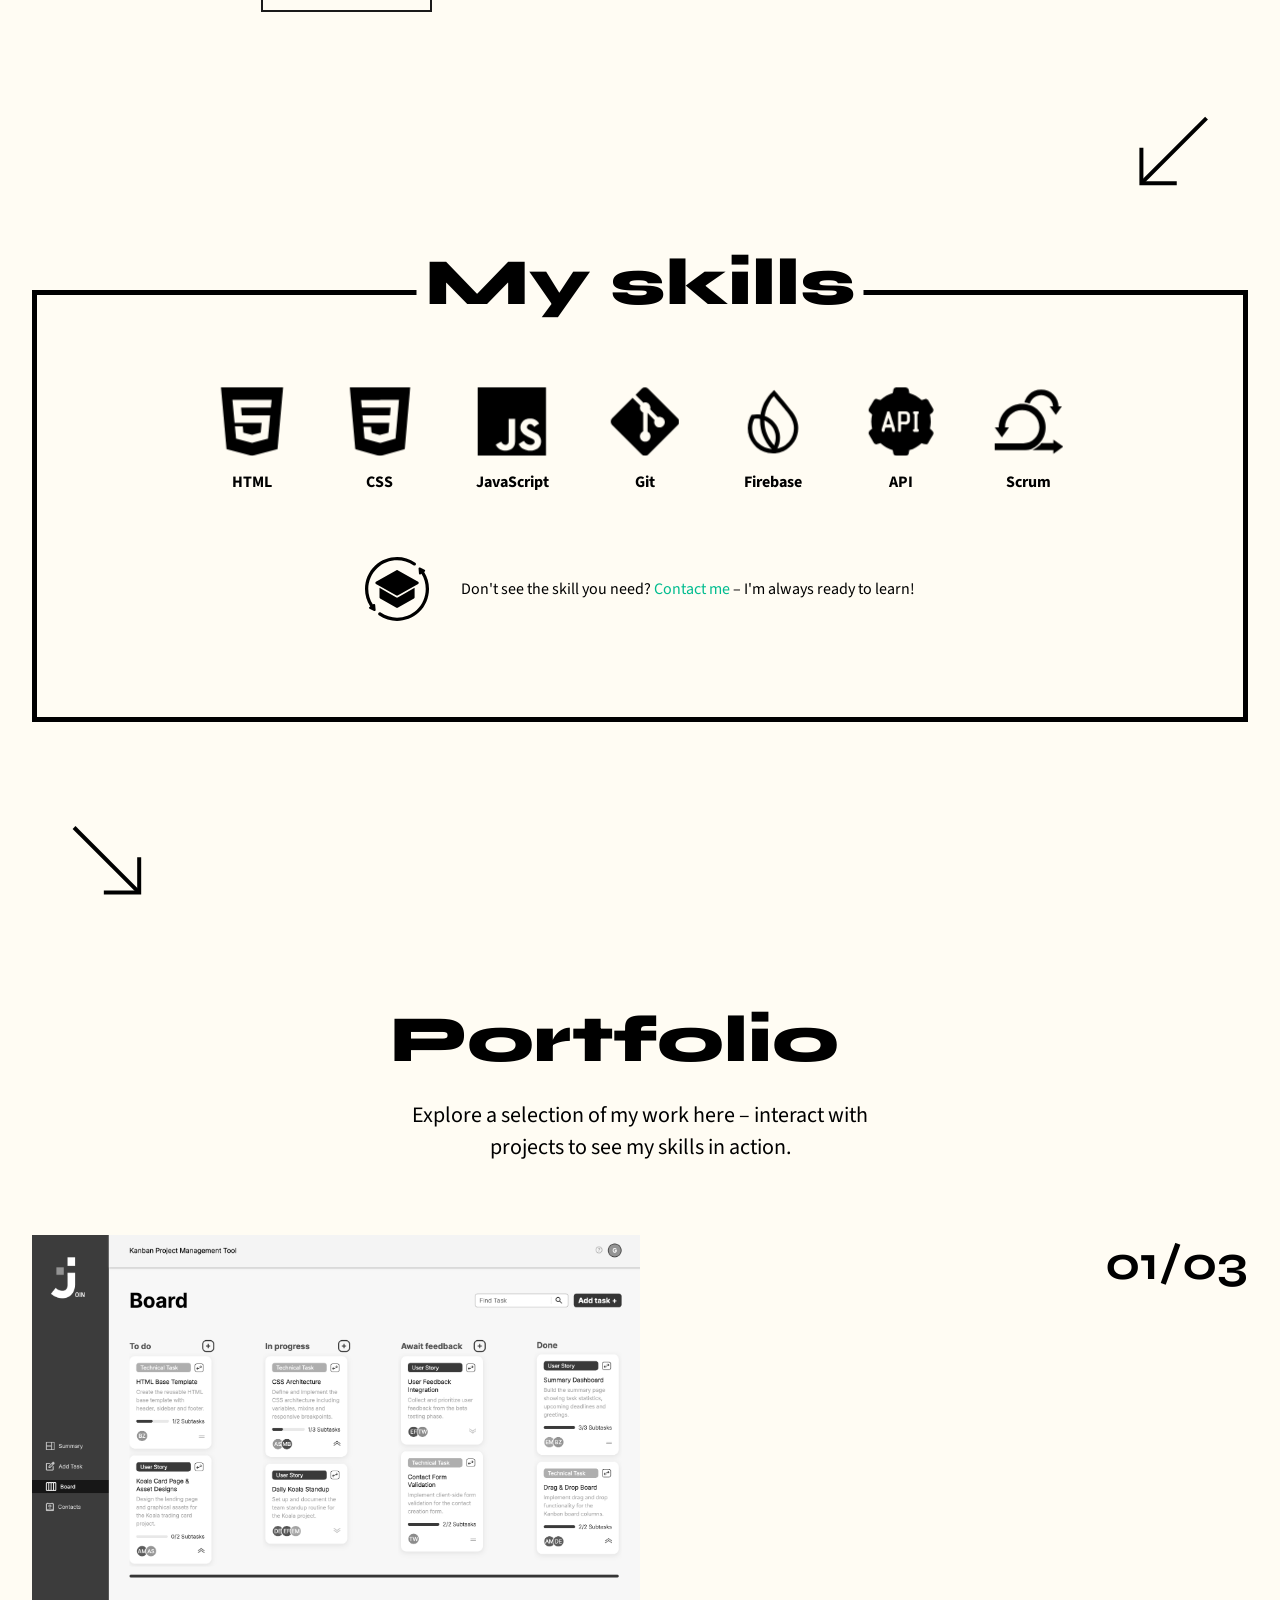
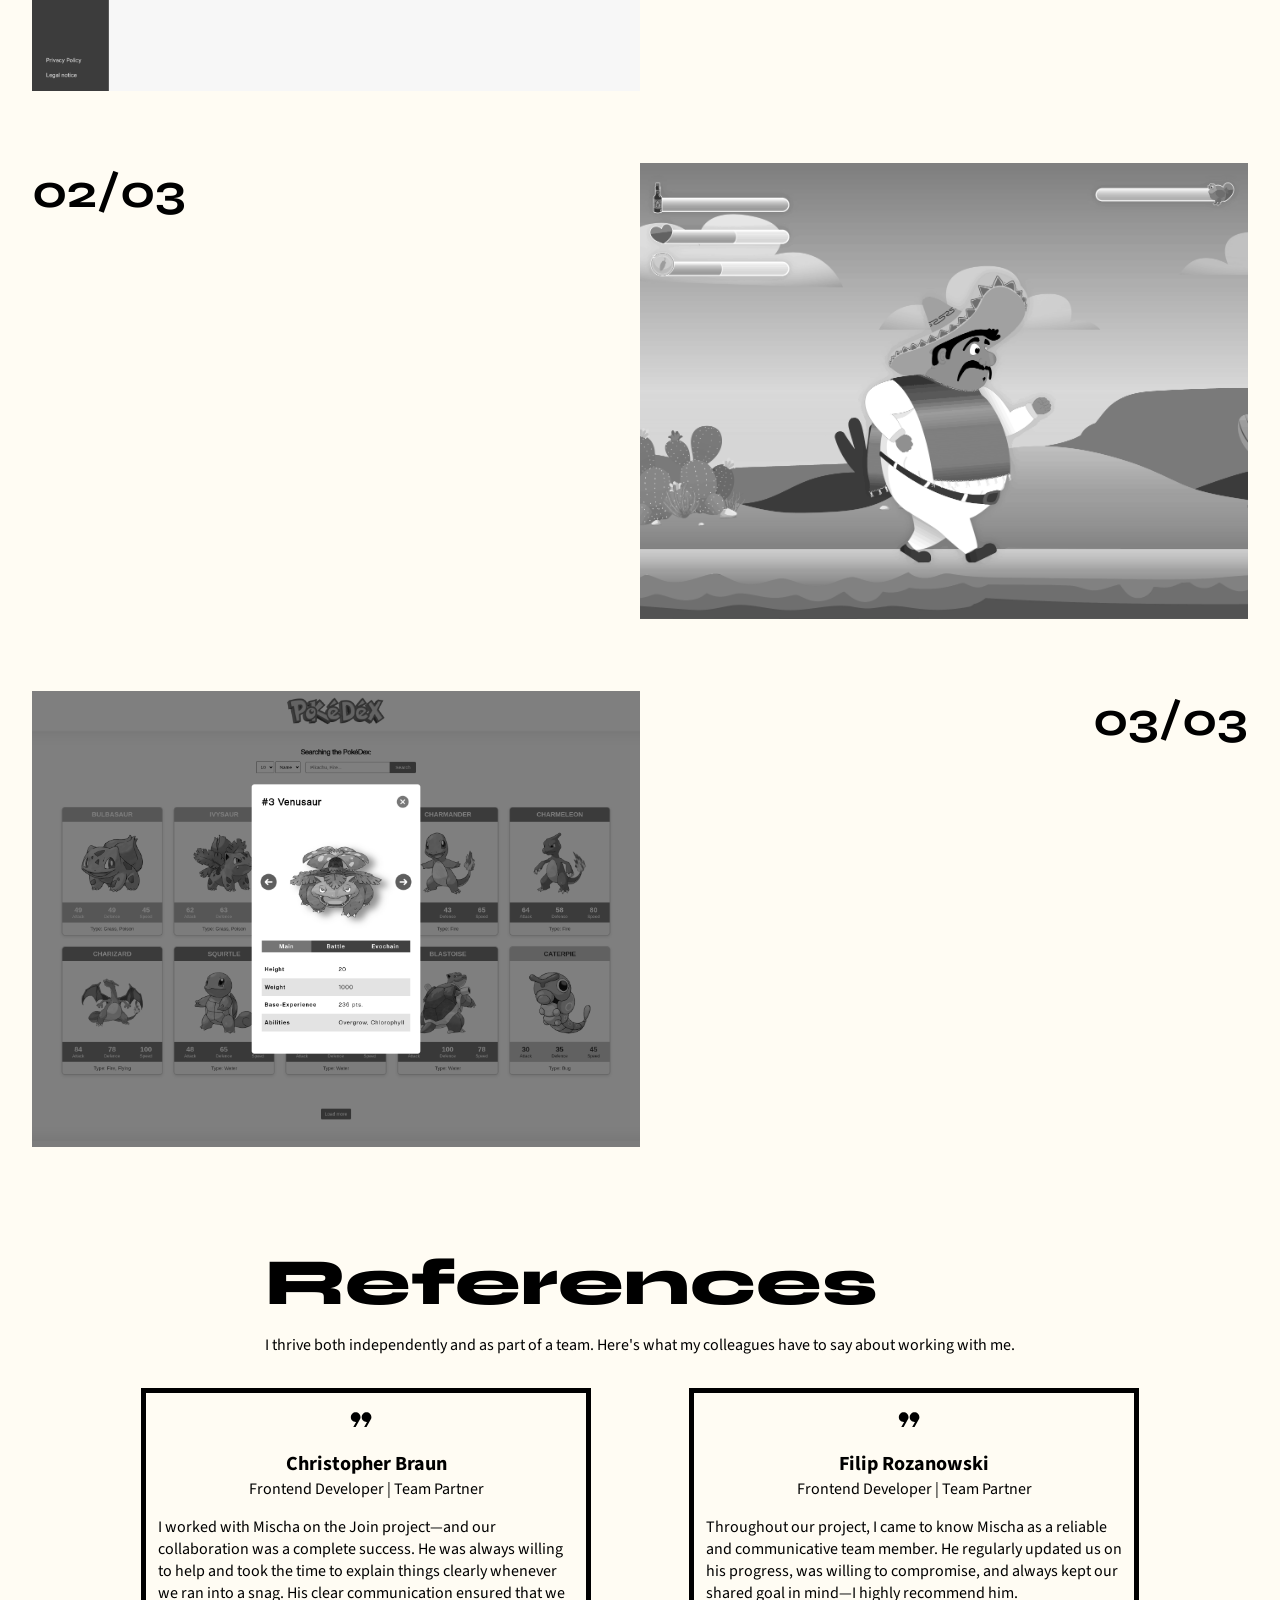
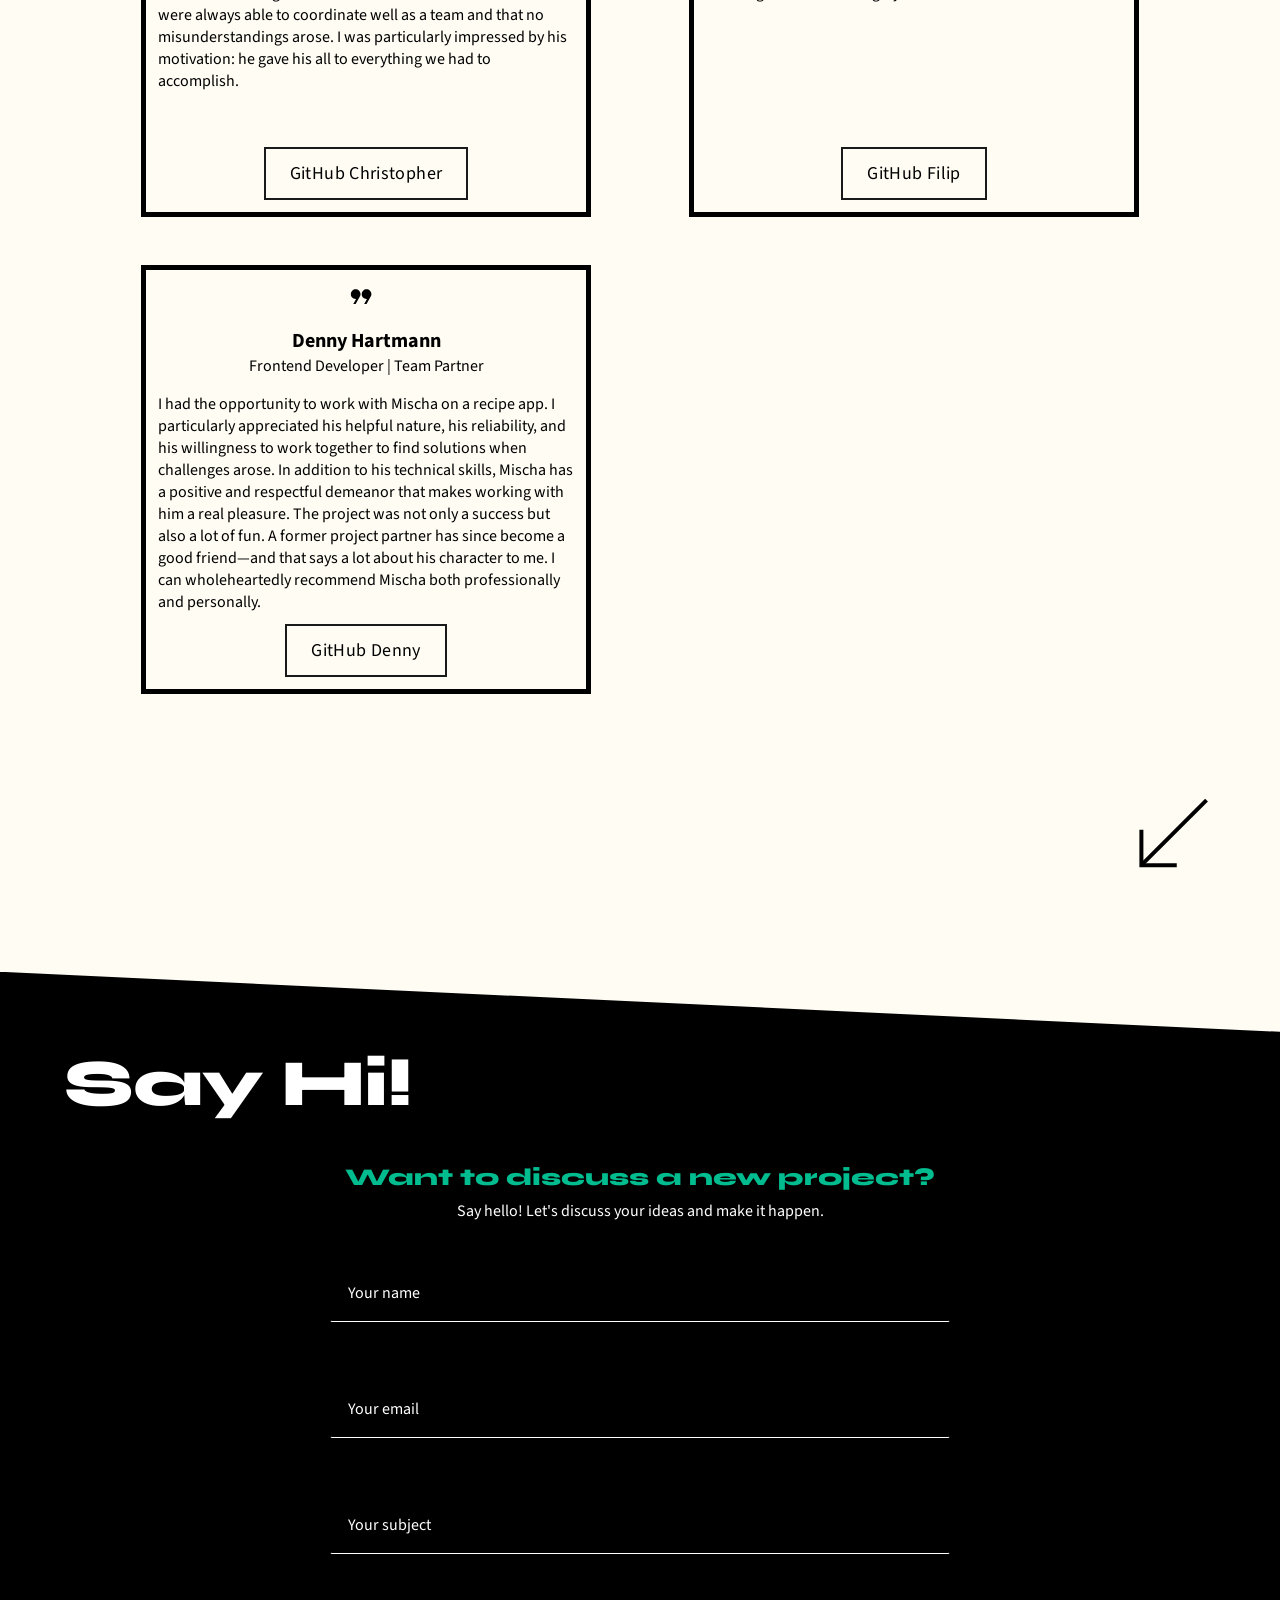
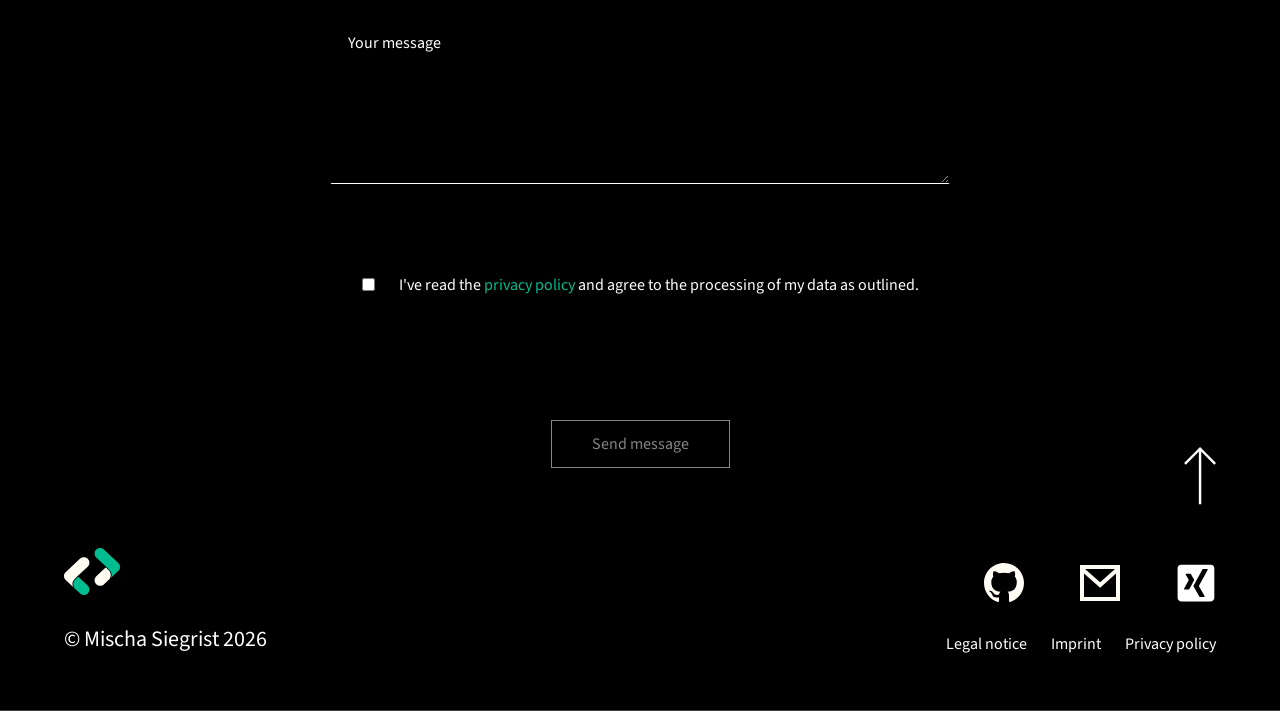
==== commit 56de6a4e: "set link to logo, linked to ids in index.html in navbar" ====
--- a/index.html
+++ b/index.html
@@ -13,7 +13,7 @@
             <nav>
                 <div id="nav-left">
                     <div id="nav-logo-container">
-                        <img id="nav-logo" src="./assets/img/logo.svg" alt="Logo" data-i18n-attr="alt:meta.logoAlt">
+                        <a href="index.html"><img id="nav-logo" src="./assets/img/logo.svg" alt="Logo" data-i18n-attr="alt:meta.logoAlt"></a>
                     </div>
                 </div>
                 <div id="nav-right">
--- a/main.css
+++ b/main.css
@@ -5,4 +5,5 @@
 @import url('css/standard.css');
 @import url('css/skills.css');
 @import url('css/style.css');
+@import url('css/legal.css');
 @import url('css/responsive.css');
